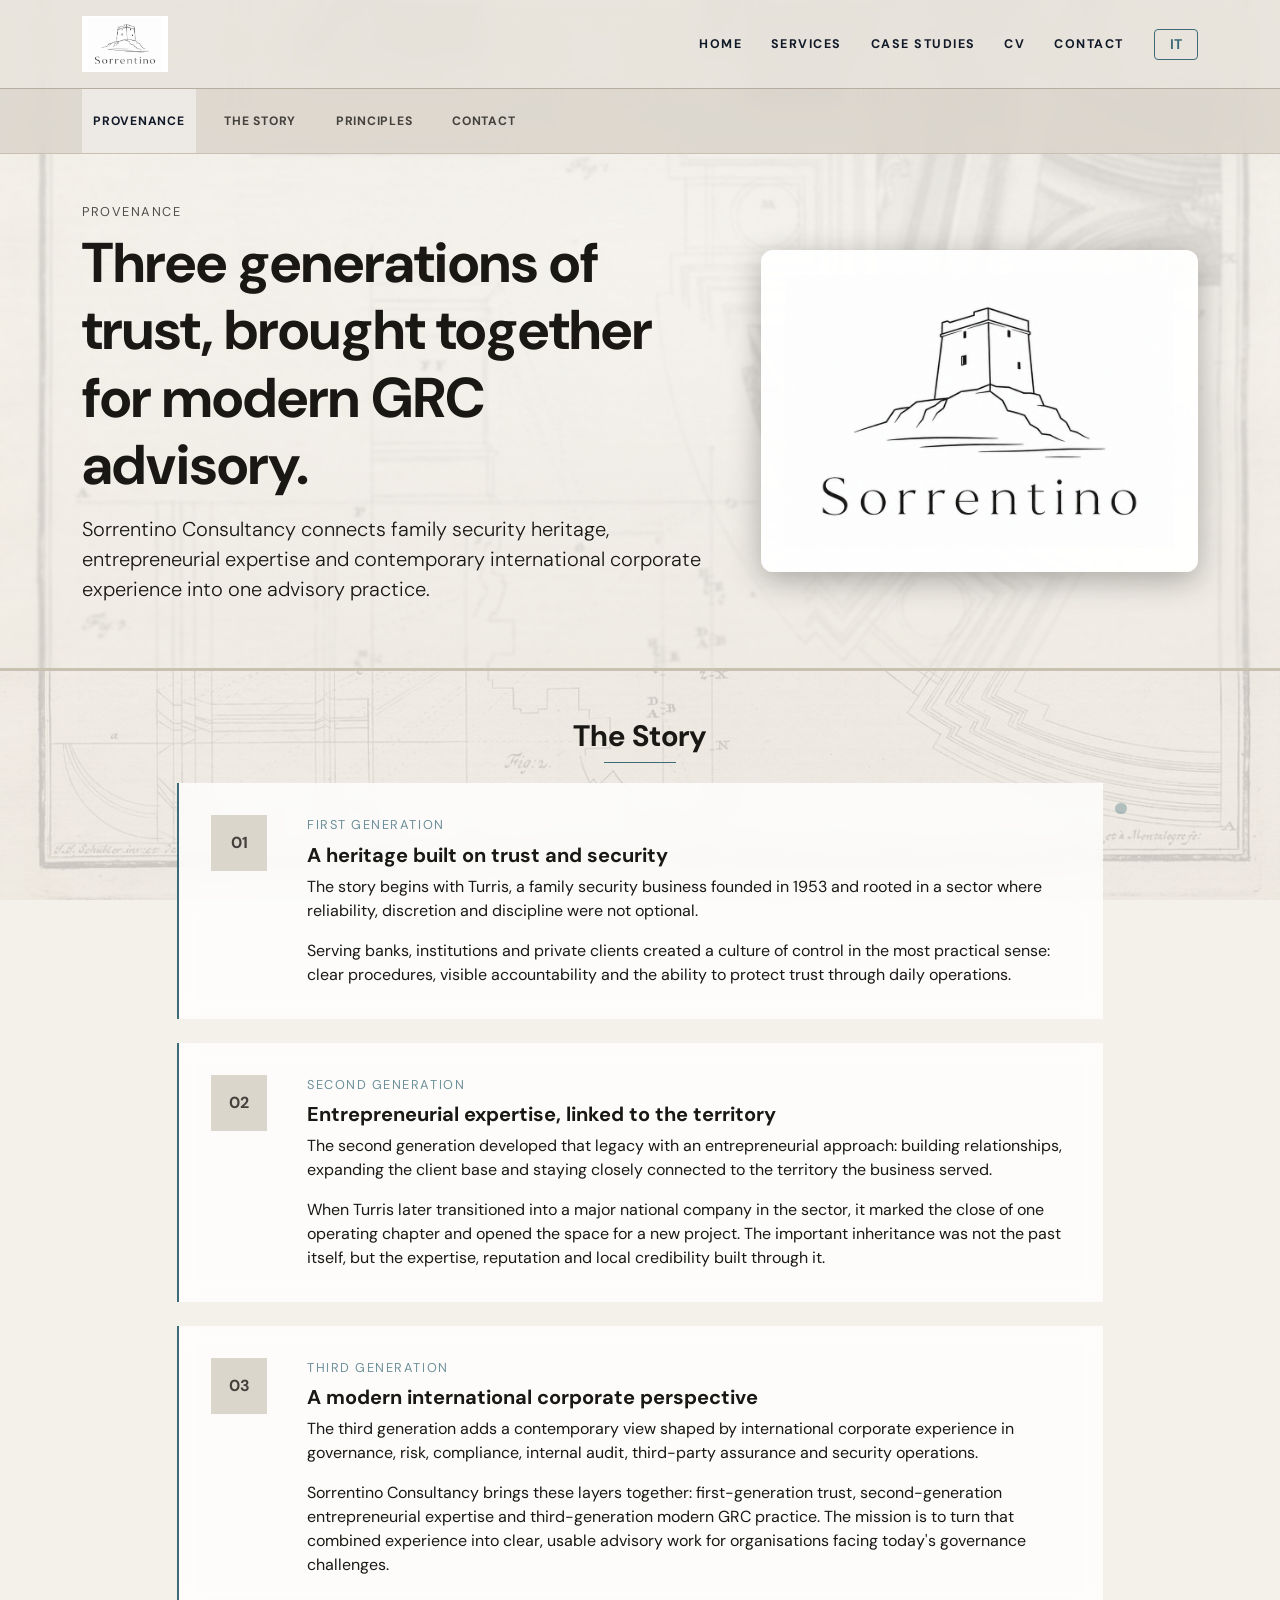
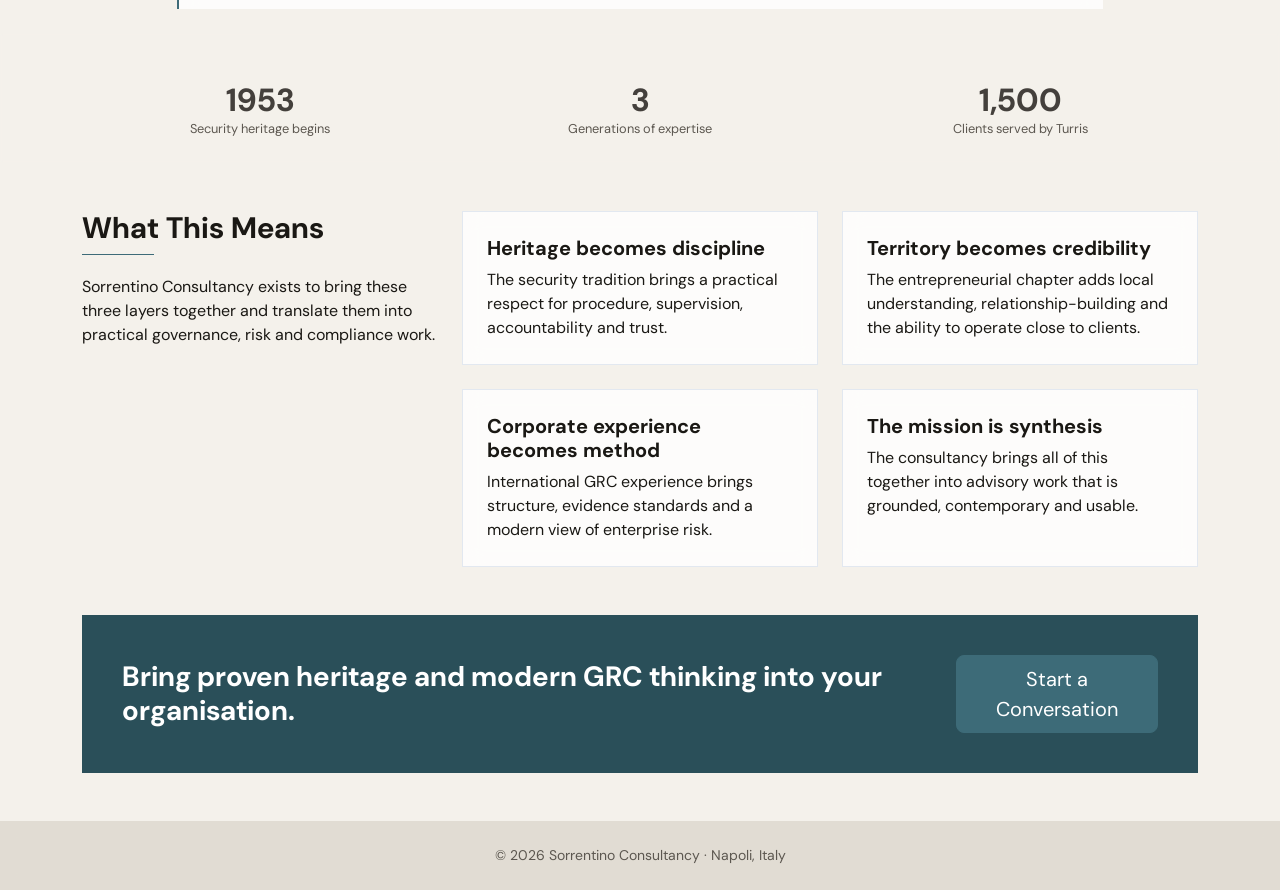
==== about.html @ a344e76a "Initial commit: Sorrentino Consultancy CS50 final project Bilingual (EN/IT) static GRC advisory webs" ====
<!--
  ============================================================
  ABOUT PAGE — about.html
  ============================================================
  Provenance / heritage page for Sorrentino Consultancy.
  Linked from: navbar on all pages ("About" implied via story link)
              home.html §3 "Read our story →" link

  PAGE STRUCTURE:
  ┌─────────────────────────────────────────────────┐
  │  NAVBAR          — sticky top navigation         │
  │  SECTION-NAV     — in-page anchors (Provenance,  │
  │                    Story, Principles, Contact)    │
  ├─────────────────────────────────────────────────┤
  │  §1 HERO         — two-col: headline + logo panel│
  │  §2 THE STORY    — 3-chapter timeline (01/02/03) │
  │     ├ Ch.01 First Generation  — Turris heritage  │
  │     ├ Ch.02 Second Generation — entrepreneurial  │
  │     └ Ch.03 Third Generation  — modern GRC       │
  │  §3 STATS BAR    — 1953 / 3 generations / 1,500 │
  │  §4 PRINCIPLES   — 2-col: intro + 4 cards       │
  │  §5 CTA BAND     — call-to-action                │
  ├─────────────────────────────────────────────────┤
  │  FOOTER                                          │
  └─────────────────────────────────────────────────┘

  BODY CLASS: page-about  →  background: bg-about.jpg + glassmorphism
  CSS:   styles.css
  JS:    i18n.js  — EN/IT translation engine
  ============================================================
-->
<!DOCTYPE html>
<html lang="en">
<head>
    <!-- ── Meta & SEO ── -->
    <meta charset="UTF-8">
    <meta name="viewport" content="width=device-width, initial-scale=1.0">
    <meta name="description" content="About Sorrentino Consultancy: a governance, risk and compliance advisory practice shaped by three generations of security operations and modern GRC experience.">
    <meta property="og:title" content="About | Sorrentino Consultancy">
    <meta property="og:description" content="From a family security legacy to independent GRC advisory: the provenance behind Sorrentino Consultancy.">
    <meta property="og:type" content="website">
    <meta property="og:image" content="images/logo.png">

    <!-- ── Stylesheets ── -->
    <link href="https://cdn.jsdelivr.net/npm/bootstrap@5.3.8/dist/css/bootstrap.min.css" rel="stylesheet" integrity="sha384-sRIl4kxILFvY47J16cr9ZwB07vP4J8+LH7qKQnuqkuIAvNWLzeN8tE5YBujZqJLB" crossorigin="anonymous">
    <link href="styles.css" rel="stylesheet">
    <title>About | Sorrentino Consultancy</title>

    <!-- ── Fonts ── -->
    <link rel="preconnect" href="https://fonts.googleapis.com">
    <link rel="preconnect" href="https://fonts.gstatic.com" crossorigin>
    <link href="https://fonts.googleapis.com/css2?family=Cormorant+Garamond:ital,wght@0,400;0,600;0,700;1,400;1,600&family=DM+Sans:ital,opsz,wght@0,9..40,400;0,9..40,500;0,9..40,600;0,9..40,700;1,9..40,400&display=swap" rel="stylesheet">
    <link rel="icon" href="images/logo.png" type="image/png">
</head>

<!-- page-about class → activates bg-about.jpg background + glassmorphism -->
<body class="page-about">

    <!-- ══════════════════════════════════════════════
         NAVBAR — shared site navigation
         ══════════════════════════════════════════════ -->
    <nav class="navbar navbar-expand-lg navbar-light sticky-top" aria-label="Main navigation">
        <div class="container">
            <a class="navbar-brand d-inline-flex align-items-center" href="home.html" aria-label="Sorrentino Consultancy home">
                <img data-img="logo" alt="Sorrentino Consultancy" class="brand-logo" width="86" height="56">
            </a>
            <button class="navbar-toggler" type="button" data-bs-toggle="collapse" data-bs-target="#navMenu" aria-controls="navMenu" aria-expanded="false" aria-label="Toggle navigation menu">
                <span class="navbar-toggler-icon"></span>
            </button>
            <div class="collapse navbar-collapse" id="navMenu">
                <ul class="navbar-nav ms-auto mb-2 mb-lg-0">
                    <li class="nav-item"><a class="nav-link" href="home.html" data-i18n="nav.home">Home</a></li>
                    <li class="nav-item"><a class="nav-link" href="services.html" data-i18n="nav.services">Services</a></li>
                    <li class="nav-item"><a class="nav-link" href="case-studies.html" data-i18n="nav.casestudies">Case Studies</a></li>
                    <li class="nav-item"><a class="nav-link" href="cv.html" data-i18n="nav.cv">CV</a></li>
                    <li class="nav-item"><a class="nav-link" href="contact.html" data-i18n="nav.contact">Contact</a></li>
                </ul>
                <button id="languageToggle" onclick="this.dataset.i18nInlineHandled='1'; window.toggleLanguage && window.toggleLanguage()" class="btn btn-outline-primary btn-sm ms-lg-3 language-toggle" type="button" aria-label="Switch language">IT</button>
            </div>
        </div>
    </nav>

    <!-- ══════════════════════════════════════════════
         SECTION-NAV — in-page anchor navigation
         ══════════════════════════════════════════════ -->
    <nav class="section-nav" aria-label="About subnavigation">
        <div class="container">
            <a class="section-nav-link active" href="about.html#hero">Provenance</a>
            <a class="section-nav-link" href="about.html#about-story-title">The Story</a>
            <a class="section-nav-link" href="about.html#about-principles-title">Principles</a>
            <a class="section-nav-link" href="contact.html">Contact</a>
        </div>
    </nav>

    <main>

        <!-- ══════════════════════════════════════════════
             §1 HERO — two-column provenance hero
             Left: headline text | Right: logo panel
             CSS class: .about-hero .editorial-hero
             i18n keys: heroOverline, heroTitle, heroLead
             ══════════════════════════════════════════════ -->
        <section id="hero" class="about-hero editorial-hero">
            <div class="container py-5">
                <div class="row align-items-center g-5">
                    <div class="col-lg-7 text-white">
                        <p class="overline-text mb-2" data-i18n="heroOverline">Provenance</p>
                        <h1 class="display-4 fw-bold" data-i18n="heroTitle">Three generations of trust, brought together for modern GRC advisory.</h1>
                        <p class="lead mt-3" data-i18n="heroLead">Sorrentino Consultancy connects family security heritage, entrepreneurial expertise and contemporary international corporate experience into one advisory practice.</p>
                    </div>
                    <div class="col-lg-5">
                        <div class="about-hero-panel">
                            <img data-img="logo" alt="Sorrentino Consultancy logo" class="about-hero-logo" width="455" height="320">
                        </div>
                    </div>
                </div>
            </div>
        </section>

        <!-- ══════════════════════════════════════════════
             §2 THE STORY — 3-chapter generational timeline
             CSS class: .about-timeline → .about-chapter (×3)
             Animated accent: floating dot (.animated-accent.dot)
             i18n keys: storyTitle, chapterOne*, chapterTwo*, chapterThree*
             ══════════════════════════════════════════════ -->
        <section class="container my-5" aria-labelledby="about-story-title">
            <div class="row justify-content-center">
                <div class="col-lg-10">
                    <h2 id="about-story-title" class="section-title text-center" data-i18n="storyTitle">The Story</h2>
                    <hr class="title-line mx-auto">
                    <div class="about-timeline">
                        <span class="animated-accent dot about-accent" aria-hidden="true"></span>

                        <!-- Chapter 01: First Generation — Turris security heritage (1953) -->
                        <article class="about-chapter">
                            <span class="about-chapter-marker">01</span>
                            <div>
                                <p class="overline-text text-accent mb-2" data-i18n="chapterOneLabel">First Generation</p>
                                <h3 data-i18n="chapterOneTitle">A heritage built on trust and security</h3>
                                <p data-i18n="chapterOneBodyOne">The story begins with Turris, a family security business founded in 1953 and rooted in a sector where reliability, discretion and discipline were not optional.</p>
                                <p data-i18n="chapterOneBodyTwo">Serving banks, institutions and private clients created a culture of control in the most practical sense: clear procedures, visible accountability and the ability to protect trust through daily operations.</p>
                            </div>
                        </article>

                        <!-- Chapter 02: Second Generation — entrepreneurial expansion -->
                        <article class="about-chapter">
                            <span class="about-chapter-marker">02</span>
                            <div>
                                <p class="overline-text text-accent mb-2" data-i18n="chapterTwoLabel">Second Generation</p>
                                <h3 data-i18n="chapterTwoTitle">Entrepreneurial expertise, linked to the territory</h3>
                                <p data-i18n="chapterTwoBodyOne">The second generation developed that legacy with an entrepreneurial approach: building relationships, expanding the client base and staying closely connected to the territory the business served.</p>
                                <p data-i18n="chapterTwoBodyTwo">When Turris later transitioned into a major national company in the sector, it marked the close of one operating chapter and opened the space for a new project. The important inheritance was not the past itself, but the expertise, reputation and local credibility built through it.</p>
                            </div>
                        </article>

                        <!-- Chapter 03: Third Generation — modern international GRC -->
                        <article class="about-chapter">
                            <span class="about-chapter-marker">03</span>
                            <div>
                                <p class="overline-text text-accent mb-2" data-i18n="chapterThreeLabel">Third Generation</p>
                                <h3 data-i18n="chapterThreeTitle">A modern international corporate perspective</h3>
                                <p data-i18n="chapterThreeBodyOne">The third generation adds a contemporary view shaped by international corporate experience in governance, risk, compliance, internal audit, third-party assurance and security operations.</p>
                                <p data-i18n="chapterThreeBodyTwo">Sorrentino Consultancy brings these layers together: first-generation trust, second-generation entrepreneurial expertise and third-generation modern GRC practice. The mission is to turn that combined experience into clear, usable advisory work for organisations facing today's governance challenges.</p>
                            </div>
                        </article>
                    </div>
                </div>
            </div>
        </section>

        <!-- ══════════════════════════════════════════════
             §3 STATS BAR — heritage highlights (3 stats)
             CSS class: .stats-bar
             i18n keys: statOne, statTwo, statThree
             ══════════════════════════════════════════════ -->
        <section class="stats-bar" aria-label="Heritage highlights">
            <div class="container">
                <div class="row text-center g-4 py-4">
                    <div class="col-6 col-md-4"><h2 class="stat-number">1953</h2><p class="stat-label" data-i18n="statOne">Security heritage begins</p></div>
                    <div class="col-6 col-md-4"><h2 class="stat-number">3</h2><p class="stat-label" data-i18n="statTwo">Generations of expertise</p></div>
                    <div class="col-12 col-md-4"><h2 class="stat-number">1,500</h2><p class="stat-label" data-i18n="statThree">Clients served by Turris</p></div>
                </div>
            </div>
        </section>

        <!-- ══════════════════════════════════════════════
             §4 PRINCIPLES — "What This Means" section
             Left column: intro text | Right column: 4 principle-cards in 2×2 grid
             CSS class: .principle-card (glassmorphism card)
             i18n keys: principlesTitle, principlesIntro, principleOne*, etc.
             ══════════════════════════════════════════════ -->
        <section class="container my-5" aria-labelledby="about-principles-title">
            <div class="row g-4 align-items-stretch">
                <div class="col-lg-4">
                    <h2 id="about-principles-title" class="section-title" data-i18n="principlesTitle">What This Means</h2>
                    <hr class="title-line">
                    <p class="mb-0" data-i18n="principlesIntro">Sorrentino Consultancy exists to bring these three layers together and translate them into practical governance, risk and compliance work.</p>
                </div>
                <div class="col-lg-8">
                    <div class="row g-4">
                        <div class="col-md-6">
                            <article class="principle-card">
                                <h3 data-i18n="principleOneTitle">Heritage becomes discipline</h3>
                                <p data-i18n="principleOneBody">The security tradition brings a practical respect for procedure, supervision, accountability and trust.</p>
                            </article>
                        </div>
                        <div class="col-md-6">
                            <article class="principle-card">
                                <h3 data-i18n="principleTwoTitle">Territory becomes credibility</h3>
                                <p data-i18n="principleTwoBody">The entrepreneurial chapter adds local understanding, relationship-building and the ability to operate close to clients.</p>
                            </article>
                        </div>
                        <div class="col-md-6">
                            <article class="principle-card">
                                <h3 data-i18n="principleThreeTitle">Corporate experience becomes method</h3>
                                <p data-i18n="principleThreeBody">International GRC experience brings structure, evidence standards and a modern view of enterprise risk.</p>
                            </article>
                        </div>
                        <div class="col-md-6">
                            <article class="principle-card">
                                <h3 data-i18n="principleFourTitle">The mission is synthesis</h3>
                                <p data-i18n="principleFourBody">The consultancy brings all of this together into advisory work that is grounded, contemporary and usable.</p>
                            </article>
                        </div>
                    </div>
                </div>
            </div>
        </section>

        <!-- ══════════════════════════════════════════════
             §5 CTA BAND — call-to-action
             ══════════════════════════════════════════════ -->
        <section class="container my-5">
            <div class="cta-band d-md-flex justify-content-between align-items-center">
                <h2 class="h3 fw-bold mb-3 mb-md-0" data-i18n="ctaTitle">Bring proven heritage and modern GRC thinking into your organisation.</h2>
                <a href="contact.html" class="btn btn-primary btn-lg" data-i18n="ctaButton">Start a Conversation</a>
            </div>
        </section>
    </main>

    <!-- ══════════════════════════════════════════════
         FOOTER
         ══════════════════════════════════════════════ -->
    <footer class="text-center py-4">
        <p class="mb-0">© 2026 Sorrentino Consultancy · Napoli, Italy</p>
    </footer>

    <!-- ══════════════════════════════════════════════
         SCRIPTS
         1. i18n.js     — EN/IT translation engine
         2. Bootstrap   — navbar collapse
         ══════════════════════════════════════════════ -->
    <script src="images.js"></script>
    <script src="i18n.js"></script>
    <script src="https://cdn.jsdelivr.net/npm/bootstrap@5.3.8/dist/js/bootstrap.bundle.min.js" integrity="sha384-FKyoEForCGlyvwx9Hj09JcYn3nv7wiPVlz7YYwJrWVcXK/BmnVDxM+D2scQbITxI" crossorigin="anonymous"></script>
</body>
</html>
---- styles.css ----
/*
  ============================================================
  styles.css — Sorrentino Consultancy
  ============================================================
  Single stylesheet for the entire multi-page site.
  Loaded by every HTML page via <link href="styles.css">
  (service detail pages use ../styles.css).

  STYLESHEET MAP (line numbers approximate):
  ┌─────────────────────────────────────────────────────────┐
  │  §1  DESIGN TOKENS            — CSS custom properties    │  ~L14
  │  §2  BASE / BODY              — html, body, font stack   │  ~L27
  │  §3  BODY BACKGROUND LAYERS   — ::before (image)         │
  │                                  ::after  (overlay)       │  ~L55
  │  §4  PER-PAGE BACKGROUNDS     — body.page-* variables    │  ~L90
  │  §5  NAVIGATION               — .navbar, .section-nav    │  ~L126
  │  §6  HERO (about page)        — #hero                    │  ~L210
  │  §7  COVER LAYOUT             — .cover-* (about hero)    │  ~L261
  │  §8  FOOTER                   — footer                   │  ~L324
  │  §9  CARDS (generic)          — .card base               │  ~L332
  │  §10 TYPOGRAPHY               — kicker, editorial, title │  ~L344
  │  §11 STATS BAR                — .stat-number, .stat-label│  ~L384
  │  §12 SKILLS SECTION           — .skills-section, badges  │  ~L416
  │  §13 ACCENTS & ANIMATIONS     — .animated-accent,        │
  │                                  @keyframes (3 animations)│  ~L432
  │  §14 IMAGES                   — profile, hero-logo,      │
  │                                  visual-row, frames       │  ~L569
  │  §15 HERITAGE STORY           — .heritage-story          │  ~L688
  │  §16 EXPERTISE BAND           — .expertise-band, grid    │  ~L706
  │  §17 ABOUT PAGE               — timeline, chapters,      │
  │                                  principles               │  ~L756
  │  §18 FILTERS                  — .filter-btn (case study) │  ~L819
  │  §19 CONTACT                  — .contact-links, icons    │  ~L835
  │  §20 FORMS                    — input, textarea focus    │  ~L864
  │  §21 CLUSTER CARDS            — .cluster-card (home §2)  │  ~L877
  │  §22 ENGAGEMENT CARDS         — .engagement-card (home §4)│ ~L905
  │  §23 CASE CARDS               — .case-card, overlays     │  ~L930
  │  §24 CV PAGE                  — experience, edu, certs   │  ~L984
  │  §25 CTA BAND                 — .cta-band                │  ~L1081
  │  §26 SERVICE DETAIL (shared)  — .service-detail          │  ~L1089
  │  §27 AREAS INDEX (services)   — .area-row, .area-content │  ~L1094
  │  §28 HOMEPAGE MASTHEAD        — .homepage-masthead       │  ~L1205
  │  §29 HOMEPAGE SECTIONS        — .homepage-who, approach  │  ~L1283
  │  §30 HOW WE WORK              — .method-band, steps      │  ~L1352
  │  §31 SERVICE DETAIL PAGES     — hero, band, audience,    │
  │       outcomes, method, proof  │  ~L1424
  │  §32 GLASSMORPHISM LAYER      — Layer 0 transparency     │
  │       (section + card + panel + footer overrides)         │  ~L1609
  │  §33 RESPONSIVE: outcomes/method grid (≤768px)           │  ~L1844
  │  §34 PULL QUOTE               — .pull-quote-text         │  ~L1849
  │  §35 RESPONSIVE: expertise 4-grid (≤992px)               │  ~L1862
  │  §36 REDUCED MOTION           — prefers-reduced-motion   │  ~L1868
  │  §37 RESPONSIVE: MOBILE (≤768px) — full mobile overrides │  ~L1881
  └─────────────────────────────────────────────────────────┘

  DEPENDENCIES:
  — Bootstrap 5.3.8 (loaded via CDN before this file)
  — Google Fonts: Cormorant Garamond + DM Sans (loaded in HTML <head>)
  ============================================================
*/


/* ══════════════════════════════════════════════════════════
   §1  DESIGN TOKENS — colour palette (warm stone / earth)
   ══════════════════════════════════════════════════════════ */
:root {
    --stone-base:    #f4f1eb;
    --stone-light:   #e8e4dc;
    --stone-mid:     #dbd6cc;
    --stone-rule:    #c8c0b0;
    --stone-shadow:  #a8a098;
    --stone-deep:    #5c5750;
    --stone-ink:     #1a1814;
    --stone-accent:  #3d6b78;
}

/* ══════════════════════════════════════════════════════════
   §2  BASE / BODY — font stack, subtle column grid bg
   ══════════════════════════════════════════════════════════ */
html {
    background: var(--stone-base);
    scroll-padding-top: 9rem;
}

body {
    --page-bg: none;
    --page-bg-opacity: 0;
    --page-overlay-opacity: 0;
    font-family: 'DM Sans', sans-serif;
    position: relative;
    isolation: isolate;
    min-height: 100vh;
    background-color: var(--stone-base);
    background-image:
        repeating-linear-gradient(
            90deg,
            transparent,
            transparent 79px,
            rgba(160, 152, 140, 0.06) 79px,
            rgba(160, 152, 140, 0.06) 80px
        );
    background-attachment: fixed;
    color: var(--stone-ink);
    overflow-x: hidden;
    transition: background-color 0.3s ease, color 0.3s ease;
}

/* ══════════════════════════════════════════════════════════
   §3  BODY BACKGROUND LAYERS
   ::before = full-bleed background image (z-index:-2)
   ::after  = semi-transparent overlay + faint column grid (z-index:-1)
   Opacity driven by per-page CSS variables set in §4.
   ══════════════════════════════════════════════════════════ */
body::before,
body::after {
    content: '';
    position: fixed;
    inset: 0;
    pointer-events: none;
}

body::before {
    z-index: -2;
    background-image: var(--page-bg);
    background-size: cover;
    background-position: center bottom;
    background-repeat: no-repeat;
    opacity: var(--page-bg-opacity);
    filter: saturate(0.78) contrast(0.92);
}

body::after {
    z-index: -1;
    background:
        linear-gradient(180deg,
            rgba(244, 241, 235, 0.32) 0%,
            rgba(244, 241, 235, 0.24) 42%,
            rgba(232, 228, 220, 0.38) 100%),
        repeating-linear-gradient(
            90deg,
            transparent,
            transparent 79px,
            rgba(160, 152, 140, 0.025) 79px,
            rgba(160, 152, 140, 0.025) 80px
        );
    opacity: var(--page-overlay-opacity);
}

/* ══════════════════════════════════════════════════════════
   §4  PER-PAGE BACKGROUNDS — each body.page-* class sets
   a unique background image + opacity for the ::before / ::after layers.
   Images live in images/backgrounds/.
   ══════════════════════════════════════════════════════════ */
body.page-home {
    --page-bg: var(--bg-home);
    --page-bg-opacity: 0.34;
    --page-overlay-opacity: 1;
}

body.page-about {
    --page-bg: var(--bg-about);
    --page-bg-opacity: 0.26;
    --page-overlay-opacity: 1;
}

body.page-services {
    --page-bg: var(--bg-services);
    --page-bg-opacity: 0.34;
    --page-overlay-opacity: 1;
}

body.page-cases {
    --page-bg: var(--bg-cases);
    --page-bg-opacity: 0.34;
    --page-overlay-opacity: 1;
}

body.page-cv {
    --page-bg: var(--bg-cv);
    --page-bg-opacity: 0.34;
    --page-overlay-opacity: 1;
}

body.page-contact {
    --page-bg: var(--bg-contact);
    --page-bg-opacity: 0.26;
    --page-overlay-opacity: 1;
}

/* ══════════════════════════════════════════════════════════
   §5  NAVIGATION — main navbar + sticky section-nav bar
   .navbar            — top bar (Bootstrap navbar-expand-lg)
   .section-nav       — secondary sticky bar below navbar
   .section-nav-link  — horizontal scroll links
   ══════════════════════════════════════════════════════════ */
nav {
    background-color: rgba(232, 228, 220, 0.97) !important;
    background-image: none !important;
    box-shadow: 0 1px 0 rgba(26, 24, 20, 0.10);
    backdrop-filter: blur(12px);
}

.navbar {
    min-height: 5.5rem;
}

.navbar .nav-link {
    color: #111827;
    font-size: 0.78rem;
    font-weight: 700;
    letter-spacing: 0.12em;
    text-transform: uppercase;
    padding: 0.7rem 0.9rem !important;
}

.navbar .nav-link:hover,
.navbar .nav-link:focus,
.navbar .nav-link.active {
    color: #111827;
    background: var(--stone-mid);
}

.brand-logo {
    width: 86px;
    height: 56px;
    object-fit: contain;
    border-radius: 0;
    background: #fff;
    padding: 2px 4px;
}

.language-toggle {
    min-width: 2.75rem;
    font-weight: 700;
}

/* ── Section nav (sub-bar beneath navbar) ── */
.section-nav {
    position: sticky;
    top: 5.5rem;
    z-index: 1019;
    background: rgba(219, 214, 204, 0.97) !important;
    background-image: none !important;
    color: var(--stone-ink);
    border-top: 1px solid var(--stone-rule);
    border-bottom: 1px solid var(--stone-rule);
    box-shadow: none;
    backdrop-filter: blur(12px);
}

.section-nav .container {
    display: flex;
    gap: 1.1rem;
    overflow-x: auto;
    scrollbar-width: thin;
}

.section-nav-link {
    display: inline-flex;
    align-items: center;
    min-height: 4rem;
    padding: 0 0.7rem;
    color: #44403c;
    font-size: 0.76rem;
    font-weight: 700;
    letter-spacing: 0.06em;
    text-transform: uppercase;
    text-decoration: none;
    white-space: nowrap;
}

.section-nav-link:hover,
.section-nav-link:focus,
.section-nav-link.active {
    color: #111827;
    background: rgba(255, 255, 255, 0.46);
}

/* ══════════════════════════════════════════════════════════
   §6  HERO (about.html #hero) — glass-tinted hero banner
   Includes ::before overlay and button overrides.
   ══════════════════════════════════════════════════════════ */
#hero {
    background: rgba(232, 228, 220, 0.76);
    color: var(--stone-ink);
    border-bottom: 3px solid var(--stone-rule);
    position: relative;
    min-height: auto;
    display: flex;
    align-items: stretch;
    overflow: hidden;
    backdrop-filter: blur(8px);
}

#hero::after {
    display: none;
}

#hero::before {
    content: '';
    position: absolute;
    inset: 0;
    background:
        linear-gradient(135deg,
            rgba(255, 255, 255, 0.72) 0%,
            rgba(232, 228, 220, 0.68) 46%,
            rgba(244, 241, 235, 0.82) 100%);
    pointer-events: none;
    z-index: 0;
}

#hero .container {
    position: relative;
    z-index: 1;
}

#hero .text-white {
    color: inherit !important;
}

#hero .btn-outline-light {
    border-color: var(--stone-shadow);
    color: var(--stone-ink);
}

#hero .btn-outline-light:hover,
#hero .btn-outline-light:focus {
    background: var(--stone-shadow);
    border-color: var(--stone-shadow);
    color: #fff;
}

/* ══════════════════════════════════════════════════════════
   §7  COVER LAYOUT — about.html hero inner structure
   .cover-container, .cover-top, .cover-center, .cover-bottom
   ══════════════════════════════════════════════════════════ */
.cover-container {
    display: flex;
    flex-direction: column;
    justify-content: space-between;
    padding-top: 3rem !important;
    padding-bottom: 3.5rem !important;
    width: 100%;
}

.cover-top {
    display: flex;
    justify-content: space-between;
    align-items: center;
}

.cover-est {
    font-size: 0.8rem;
    letter-spacing: 0.12em;
    text-transform: uppercase;
    opacity: 0.55;
}

.cover-center {
    padding: 0;
}

.cover-rule {
    width: 100%;
    height: 1px;
    background: var(--stone-shadow);
    margin: 1.5rem 0;
    opacity: 0.55;
}

.cover-title {
    font-family: 'Cormorant Garamond', Georgia, serif;
    font-size: clamp(4.25rem, 11vw, 9.5rem);
    line-height: 0.91;
    letter-spacing: -0.01em;
    color: var(--stone-ink);
    margin: 0;
}

.cover-bottom {
    max-width: 52rem;
}

.cover-bottom .lead {
    max-width: 46rem;
    color: var(--stone-deep);
    font-size: 1.05rem;
    line-height: 1.7;
}

/* hero-rule kept for backwards compat */
.hero-rule {
    width: 4.5rem;
    height: 1px;
    margin-top: 2rem;
    background: var(--stone-shadow);
}

/* ══════════════════════════════════════════════════════════
   §8  FOOTER
   ══════════════════════════════════════════════════════════ */
footer {
    background-color: var(--stone-mid);
    color: var(--stone-deep);
    margin-top: 3rem;
    font-size: 0.875rem;
}

/* ══════════════════════════════════════════════════════════
   §9  CARDS (generic Bootstrap .card overrides)
   ══════════════════════════════════════════════════════════ */
.card {
    border: none;
    border-radius: 0.75rem;
    transition: transform 0.2s ease, box-shadow 0.2s ease;
}

.card:hover {
    transform: none;
    box-shadow: 0 4px 18px rgba(26, 24, 20, 0.08) !important;
}

/* ══════════════════════════════════════════════════════════
   §10 TYPOGRAPHY — section titles, kickers, editorial headings
   ══════════════════════════════════════════════════════════ */
.section-title {
    font-size: 1.85rem;
    font-weight: 700;
    color: var(--stone-ink);
    margin-bottom: 0.25rem;
}

.editorial-heading {
    max-width: 45rem;
    font-family: 'Cormorant Garamond', Georgia, serif;
    font-size: clamp(2rem, 4vw, 3.6rem);
    line-height: 1.08;
    color: var(--stone-ink);
}

.section-kicker {
    margin-bottom: 0.75rem;
    color: var(--stone-accent);
    font-size: 0.78rem;
    font-weight: 700;
    letter-spacing: 0.12em;
    text-transform: uppercase;
}

.title-line {
    border: none;
    border-top: 1px solid var(--stone-accent);
    width: 72px;
    margin: 0.5rem 0 1.25rem 0;
    opacity: 1;
}

.overline-text {
    font-size: 0.8rem;
    letter-spacing: 0.12em;
    text-transform: uppercase;
    opacity: 0.75;
}

/* ══════════════════════════════════════════════════════════
   §11 STATS BAR — about.html §3 (1953 / 3 / 1,500)
   ══════════════════════════════════════════════════════════ */
.stats-bar {
    background-color: var(--stone-mid);
    color: var(--stone-ink);
}

.stat-number {
    font-size: 2rem;
    font-weight: 700;
    color: #44403c;
    margin-bottom: 0;
}

.stat-label {
    font-size: 0.8rem;
    color: var(--stone-deep);
    margin: 0;
}

.stat-number-sm {
    font-size: 1.6rem;
    font-weight: 700;
    color: var(--stone-deep);
    margin-bottom: 0;
}

.stat-label-sm {
    font-size: 0.75rem;
    color: #64748b;
    margin: 0;
}

/* ══════════════════════════════════════════════════════════
   §12 SKILLS SECTION — cv.html languages / badges
   ══════════════════════════════════════════════════════════ */
.skills-section {
    background-color: var(--stone-light);
    background-image: none;
}

.skill-badge {
    display: inline-block;
    padding: 0.35rem 0.8rem;
    background-color: var(--stone-mid);
    color: #44403c;
    border-radius: 0;
    font-size: 0.82rem;
    font-weight: 600;
}

/* ══════════════════════════════════════════════════════════
   §13 ACCENTS & ANIMATIONS — decorative CSS accents
   .animated-accent (.dot / .line / .arrow)
   @keyframes: accentFloat, accentLinePulse, accentArrowNudge
   Also: button colour overrides (.btn-primary, .btn-outline-primary)
   ══════════════════════════════════════════════════════════ */
.bg-accent {
    background-color: var(--stone-accent) !important;
}

.text-accent {
    color: var(--stone-accent);
}

.btn-primary,
.btn-primary:hover,
.btn-primary:focus {
    background-color: var(--stone-accent);
    border-color: var(--stone-accent);
}

.btn-outline-primary {
    border-color: var(--stone-accent);
    color: var(--stone-accent);
}

.btn-outline-primary:hover,
.btn-outline-primary:focus {
    background-color: var(--stone-accent);
    border-color: var(--stone-accent);
    color: #fff;
}

.btn-outline-light:hover,
.btn-outline-light:focus {
    color: var(--stone-ink);
}

.cta-subtext {
    font-size: 0.95rem;
}

.animated-accent {
    position: absolute;
    z-index: 0;
    pointer-events: none;
    opacity: 0.34;
}

.animated-accent.dot {
    width: 0.72rem;
    height: 0.72rem;
    border-radius: 50%;
    background: var(--stone-accent);
    animation: accentFloat 7s ease-in-out infinite;
}

.animated-accent.line {
    width: 1px;
    height: 5.5rem;
    background: var(--stone-accent);
    transform-origin: center;
    animation: accentLinePulse 5.5s ease-in-out infinite;
}

.animated-accent.arrow {
    width: 2.4rem;
    height: 1px;
    background: var(--stone-accent);
    animation: accentArrowNudge 6s ease-in-out infinite;
}

.animated-accent.arrow::after {
    content: '';
    position: absolute;
    right: 0;
    top: 50%;
    width: 0.45rem;
    height: 0.45rem;
    border-top: 1px solid var(--stone-accent);
    border-right: 1px solid var(--stone-accent);
    transform: translateY(-50%) rotate(45deg);
}

.homepage-who .accent-one {
    top: 4.5rem;
    left: 5vw;
}

.homepage-who .accent-two {
    right: 8vw;
    bottom: 4rem;
    animation-delay: 1.2s;
}

.page-services .service-accent {
    right: min(9vw, 7rem);
    bottom: 1.8rem;
}

.about-timeline {
    position: relative;
}

.about-timeline .about-accent {
    top: 1.2rem;
    right: -1.5rem;
}

@keyframes accentFloat {
    0%, 100% {
        transform: translate3d(0, 0, 0);
        opacity: 0.26;
    }
    50% {
        transform: translate3d(0, -0.55rem, 0);
        opacity: 0.44;
    }
}

@keyframes accentLinePulse {
    0%, 100% {
        transform: scaleY(0.82);
        opacity: 0.22;
    }
    50% {
        transform: scaleY(1);
        opacity: 0.42;
    }
}

@keyframes accentArrowNudge {
    0%, 100% {
        transform: translateX(0);
        opacity: 0.22;
    }
    50% {
        transform: translateX(0.45rem);
        opacity: 0.40;
    }
}

/* ══════════════════════════════════════════════════════════
   §14 IMAGES — profile photo, hero logo, visual-row grid,
   image frames (.visual-frame, .area-media-frame, .case-image-strip,
   .contact-image-frame, .image-kicker), missing-image fallback
   ══════════════════════════════════════════════════════════ */
.profile-img {
    width: 280px;
    height: 280px;
    object-fit: cover;
    object-position: top;
    border-radius: 50%;
    border: 4px solid rgba(255, 255, 255, 0.4);
    box-shadow: 0 8px 32px rgba(0, 0, 0, 0.3);
}

.hero-logo {
    width: min(455px, 82vw);
    height: auto;
    border-radius: 0.75rem;
    background: #fff;
    box-shadow: 0 8px 32px rgba(0, 0, 0, 0.3);
}

/* ── Layer 1 editorial images ── */
.visual-row {
    display: grid;
    grid-template-columns: minmax(0, 1fr) minmax(0, 1.06fr);
    gap: clamp(2rem, 5vw, 4.5rem);
    align-items: center;
    max-width: 74rem;
    margin: 0 auto;
}

.visual-row.reverse .visual-frame,
.visual-row.reverse .area-media-frame {
    order: 2;
}

.visual-row.reverse .visual-copy,
.visual-row.reverse .area-content {
    order: 1;
}

.visual-copy {
    min-width: 0;
}

.text-panel {
    position: relative;
    z-index: 1;
    padding: clamp(1.5rem, 3vw, 2.35rem);
    background: rgba(255, 255, 255, 0.74);
    border: 1px solid rgba(200, 192, 176, 0.82);
    border-left: 2px solid var(--stone-accent);
    box-shadow: 0 18px 46px rgba(26, 24, 20, 0.08);
    backdrop-filter: blur(12px);
}

.visual-frame,
.area-media-frame,
.case-image-strip,
.contact-image-frame,
.image-kicker {
    position: relative;
    overflow: hidden;
    margin: 0;
    background:
        linear-gradient(135deg, rgba(232, 228, 220, 0.72), rgba(244, 241, 235, 0.92));
    border: 1px solid rgba(200, 192, 176, 0.92);
    box-shadow: 0 18px 38px rgba(26, 24, 20, 0.10);
}

.visual-frame {
    aspect-ratio: 4 / 5;
}

.area-media-frame {
    aspect-ratio: 4 / 3;
}

.contact-image-frame {
    aspect-ratio: 4 / 3;
    margin-top: 2rem;
}

.image-kicker {
    width: min(100%, 11rem);
    aspect-ratio: 5 / 3;
    margin-bottom: 1.25rem;
    box-shadow: 0 10px 24px rgba(26, 24, 20, 0.10);
}

.visual-frame img,
.area-media-frame img,
.case-image-strip img,
.contact-image-frame img,
.image-kicker img {
    width: 100%;
    height: 100%;
    display: block;
    object-fit: cover;
    filter: saturate(0.72) contrast(0.94);
}

.visual-caption {
    margin-top: 0.7rem;
    color: var(--stone-deep);
    font-size: 0.78rem;
    font-weight: 600;
    letter-spacing: 0.08em;
    text-transform: uppercase;
}

.visual-frame.is-missing,
.area-media-frame.is-missing,
.case-image-strip.is-missing,
.contact-image-frame.is-missing,
.image-kicker.is-missing {
    background:
        linear-gradient(135deg, rgba(219, 214, 204, 0.70), rgba(244, 241, 235, 0.94));
}

/* ══════════════════════════════════════════════════════════
   §15 HERITAGE STORY — about.html & assurance-security.html sidebar
   ══════════════════════════════════════════════════════════ */
.heritage-story {
    max-width: 62rem;
    padding: 1.75rem 2rem;
    background: rgba(255, 255, 255, 0.66);
    border: 1px solid var(--stone-rule);
    border-left: 2px solid var(--stone-accent);
    border-radius: 0;
    color: #334155;
    font-size: 1rem;
    line-height: 1.8;
    box-shadow: none;
}

.heritage-story p {
    margin-bottom: 0.85rem;
}

/* ══════════════════════════════════════════════════════════
   §16 EXPERTISE BAND — home.html §2 "What We Do" grid
   .expertise-band, .expertise-grid (3-col), .expertise-item
   ══════════════════════════════════════════════════════════ */
.expertise-band {
    background: rgba(219, 214, 204, 0.82);
    background-image: none;
    color: var(--stone-ink);
    padding: 4.5rem 0;
    backdrop-filter: blur(8px);
}

.expertise-grid {
    display: grid;
    grid-template-columns: repeat(3, 1fr);
    max-width: 74rem;
    margin: 0 auto;
}

.expertise-item {
    padding: 0.35rem 1.75rem 0.15rem;
    border-left: 1px solid var(--stone-shadow);
}

.expertise-item h2,
.expertise-item h3 {
    min-height: 3.6rem;
    margin-bottom: 1rem;
    font-family: 'DM Sans', sans-serif;
    font-size: clamp(1.25rem, 2vw, 1.65rem);
    font-weight: 700;
    line-height: 1.15;
    letter-spacing: 0;
}

.expertise-item p {
    margin-bottom: 1rem;
    color: #44403c;
    font-size: 0.95rem;
    font-weight: 600;
    line-height: 1.6;
}

.expertise-item ul {
    margin: 0;
    padding: 0;
    list-style: none;
    color: #44403c;
    font-size: 0.92rem;
    font-weight: 600;
    line-height: 1.65;
}

/* ══════════════════════════════════════════════════════════
   §17 ABOUT PAGE — timeline (.about-chapter), principles
   (.principle-card), chapter markers
   ══════════════════════════════════════════════════════════ */
.about-hero-panel {
    background: rgba(255, 255, 255, 0.95);
    border-radius: 0.75rem;
    padding: 1.5rem;
    box-shadow: 0 8px 32px rgba(0, 0, 0, 0.3);
}

.about-hero-logo {
    width: 100%;
    height: auto;
    display: block;
}

.about-timeline {
    display: grid;
    gap: 1.5rem;
}

.about-chapter {
    display: grid;
    grid-template-columns: 4.5rem 1fr;
    gap: 1.5rem;
    padding: 2rem;
    background: #fff;
    border-left: 2px solid var(--stone-accent);
    border-radius: 0;
    box-shadow: none;
}

.about-chapter h3,
.principle-card h3 {
    color: var(--stone-ink);
    font-size: 1.25rem;
    font-weight: 700;
}

.about-chapter p:last-child,
.principle-card p:last-child {
    margin-bottom: 0;
}

.about-chapter-marker {
    display: inline-flex;
    align-items: center;
    justify-content: center;
    width: 3.5rem;
    height: 3.5rem;
    border-radius: 0;
    background: var(--stone-mid);
    color: #44403c;
    font-weight: 700;
}

.principle-card {
    height: 100%;
    padding: 1.5rem;
    background: #fff;
    border: 1px solid #e2e8f0;
    border-radius: 0;
    box-shadow: none;
}

/* ══════════════════════════════════════════════════════════
   §18 FILTERS — case-studies.html category filter buttons
   ══════════════════════════════════════════════════════════ */
.filter-btn {
    background-color: #e2e8f0;
    color: #1e293b;
    border: none;
    border-radius: 0;
    padding: 0.35rem 1rem;
    cursor: pointer;
    transition: background-color 0.2s ease;
}

.filter-btn.active {
    background-color: var(--stone-deep);
    color: #fff;
}

/* ══════════════════════════════════════════════════════════
   §19 CONTACT — contact.html info links and icons
   ══════════════════════════════════════════════════════════ */
.contact-links {
    list-style: none;
    padding: 0;
}

.contact-links li {
    display: flex;
    align-items: center;
    gap: 0.75rem;
    padding: 0.75rem 0;
    border-bottom: 1px solid #e2e8f0;
}

.contact-links a {
    color: var(--stone-deep);
    text-decoration: none;
}

.contact-links a:hover {
    text-decoration: underline;
}

.contact-icon {
    font-size: 1.3rem;
    width: 1.8rem;
    text-align: center;
}

/* ══════════════════════════════════════════════════════════
   §20 FORMS — contact.html input/textarea styling
   ══════════════════════════════════════════════════════════ */
input,
textarea {
    border-radius: 0.5rem !important;
    border-color: #cbd5e1 !important;
}

input:focus,
textarea:focus {
    box-shadow: 0 0 0 3px rgba(61, 107, 120, 0.2) !important;
    border-color: var(--stone-accent) !important;
}

/* ══════════════════════════════════════════════════════════
   §21 CLUSTER CARDS — home.html §2 expertise cards
   ══════════════════════════════════════════════════════════ */
.cluster-card {
    border: 1px solid var(--stone-rule);
    border-top: 2px solid var(--stone-accent);
    border-radius: 0;
    padding: 1.5rem;
    background: #fff;
    height: 100%;
    transition: transform 0.2s ease, box-shadow 0.2s ease;
}

.cluster-card:hover {
    transform: none;
    box-shadow: 0 4px 18px rgba(26, 24, 20, 0.08);
}

.cluster-icon {
    font-size: 2rem;
    margin-bottom: 0.75rem;
}

.cluster-title {
    font-size: 1.1rem;
    font-weight: 700;
    color: var(--stone-ink);
    margin-bottom: 0.5rem;
}

/* ══════════════════════════════════════════════════════════
   §22 ENGAGEMENT CARDS — home.html §4 "How We Work" audience cards
   ══════════════════════════════════════════════════════════ */
.engagement-card {
    border: 1px solid var(--stone-rule);
    border-radius: 0;
    padding: 2rem;
    text-align: center;
    height: 100%;
    transition: border-color 0.2s ease;
}

.engagement-card:hover {
    border-color: var(--stone-accent);
}

.engagement-badge {
    display: inline-block;
    background: var(--stone-accent);
    color: #fff;
    border-radius: 0;
    padding: 0.3rem 1rem;
    font-size: 0.8rem;
    font-weight: 700;
    margin-bottom: 1rem;
}

/* ══════════════════════════════════════════════════════════
   §23 CASE CARDS — case-studies.html card components
   .case-card, .case-image-strip, .case-card-header,
   .case-cluster-badge, .coming-soon-overlay
   ══════════════════════════════════════════════════════════ */
.case-card {
    border-radius: 0;
    overflow: hidden;
    border: none;
    background: rgba(255, 255, 255, 0.86);
    box-shadow: 0 8px 24px rgba(15, 23, 42, 0.08);
}

.case-image-strip {
    height: 8.5rem;
    border: none;
    border-bottom: 1px solid rgba(200, 192, 176, 0.72);
    box-shadow: none;
}

.case-card-header {
    background: var(--stone-deep);
    color: #fff;
    padding: 1.25rem 1.5rem;
}

.case-cluster-badge {
    font-size: 0.72rem;
    font-weight: 700;
    letter-spacing: 0.08em;
    text-transform: uppercase;
    background: rgba(255, 255, 255, 0.15);
    border-radius: 0;
    padding: 0.25rem 0.75rem;
    display: inline-block;
    margin-bottom: 0.5rem;
}

.coming-soon-overlay {
    position: relative;
    opacity: 0.78;
}

.coming-soon-overlay::after {
    content: 'Coming Soon';
    position: absolute;
    top: 1rem;
    right: 1rem;
    background: #f59e0b;
    color: #fff;
    font-size: 0.72rem;
    font-weight: 700;
    padding: 0.25rem 0.75rem;
    border-radius: 999px;
    text-transform: uppercase;
    letter-spacing: 0.06em;
}

/* ══════════════════════════════════════════════════════════
   §24 CV PAGE — experience items, education year badges,
   certification accordion (.cert-card / .cert-header / .cert-body)
   ══════════════════════════════════════════════════════════ */
.cv-experience-item {
    display: flex;
    justify-content: space-between;
    align-items: flex-start;
    padding: 0.85rem 0;
    border-bottom: 1px solid #e2e8f0;
    gap: 1rem;
}

.cv-role {
    font-weight: 700;
    font-size: 0.95rem;
    color: var(--stone-ink);
}

.cv-company {
    font-size: 0.85rem;
    color: #64748b;
}

.cv-oneliner {
    font-size: 0.82rem;
    color: #475569;
    margin-top: 0.2rem;
}

.cv-date-badge {
    font-size: 0.75rem;
    background: var(--stone-mid);
    color: #44403c;
    border-radius: 0;
    padding: 0.2rem 0.75rem;
    white-space: nowrap;
    flex-shrink: 0;
}

.edu-year {
    display: inline-block;
    font-size: 0.75rem;
    font-weight: 700;
    color: #44403c;
    background: var(--stone-mid);
    border-radius: 0;
    padding: 0.25rem 0.75rem;
    text-transform: uppercase;
    letter-spacing: 0.08em;
    margin-bottom: 0.5rem;
}

/* ── Cert accordion ── */
.cert-card {
    border: 1px solid #e2e8f0;
    border-radius: 0;
    overflow: hidden;
    margin-bottom: 0.75rem;
}

.cert-header {
    display: flex;
    justify-content: space-between;
    align-items: center;
    padding: 1rem 1.25rem;
    cursor: pointer;
    background: #fff;
    border: none;
    width: 100%;
    text-align: left;
}

.cert-header:hover {
    background: #f8fafc;
}

.cert-body {
    padding: 1rem 1.25rem;
    background: #f8fafc;
    border-top: 1px solid #e2e8f0;
    font-size: 0.85rem;
    color: #475569;
    display: none;
}

.cert-body.open {
    display: block;
}

.cert-chevron {
    transition: transform 0.2s ease;
    font-size: 0.8rem;
    color: var(--stone-deep);
}

.cert-chevron.open {
    transform: rotate(180deg);
}

/* ══════════════════════════════════════════════════════════
   §25 CTA BAND — call-to-action strip (used on every page)
   ══════════════════════════════════════════════════════════ */
.cta-band {
    background: #2a4f59;
    color: #fff;
    border-radius: 0;
    padding: 2.5rem;
}

/* ══════════════════════════════════════════════════════════
   §26 SERVICE DETAIL (shared) — accent border
   ══════════════════════════════════════════════════════════ */
.service-detail {
    border-left: 2px solid var(--stone-accent);
}

/* ══════════════════════════════════════════════════════════
   §27 AREAS INDEX — services.html 8-area grid
   .area-row (2-col grid), .area-content, .area-link,
   .area-overview (expandable detail)
   ══════════════════════════════════════════════════════════ */
.areas-index {
    background: rgba(255, 255, 255, 0.68);
    color: #1f2937;
    padding: 4rem 0 4.5rem;
    backdrop-filter: blur(8px);
}

.area-row {
    display: grid;
    grid-template-columns: minmax(17rem, 0.9fr) minmax(0, 1.1fr);
    gap: clamp(1.75rem, 4vw, 3.75rem);
    align-items: center;
    max-width: 74rem;
    margin: 0 auto;
    padding: 3rem 0;
    border-top: 1px solid rgba(200, 192, 176, 0.72);
}

.area-row:first-child {
    border-top: none;
    padding-top: 0;
}

.area-row.reverse .area-media-frame,
.area-row-reverse .area-media-frame {
    order: 2;
}

.area-row.reverse .area-content,
.area-row-reverse .area-content {
    order: 1;
}

.area-content {
    padding: clamp(1.25rem, 2.5vw, 2rem);
    background: rgba(255, 255, 255, 0.72);
    border: 1px solid rgba(200, 192, 176, 0.78);
    border-left: 2px solid var(--stone-accent);
    box-shadow: 0 16px 36px rgba(26, 24, 20, 0.07);
    backdrop-filter: blur(10px);
}

.area-content h2 {
    margin-bottom: 0.8rem;
    font-family: 'DM Sans', sans-serif;
    font-size: clamp(1.35rem, 2.1vw, 1.85rem);
    font-weight: 700;
    line-height: 1.18;
    color: #111827;
}

.area-content p {
    max-width: 46rem;
    color: #475569;
    font-size: 0.98rem;
    line-height: 1.7;
}

.area-content ul {
    margin: 1rem 0 1.2rem;
    padding-left: 1.1rem;
    list-style: disc;
    color: #334155;
    font-size: 0.95rem;
    font-weight: 500;
    line-height: 1.65;
}

.area-link {
    display: inline-flex;
    appearance: none;
    background: transparent;
    color: var(--stone-accent);
    font-size: 0.78rem;
    font-weight: 700;
    letter-spacing: 0.12em;
    text-transform: uppercase;
    text-decoration: none;
    border-bottom: 1px solid var(--stone-accent);
    border-left: 0;
    border-right: 0;
    border-top: 0;
    padding-bottom: 0.2rem;
    cursor: pointer;
}

.area-link:hover,
.area-link:focus {
    color: #111827;
    border-bottom-color: #111827;
}

.area-overview {
    max-width: 48rem;
    margin-top: 1.25rem;
    padding: 1.25rem 0 0;
    border-top: 1px solid var(--stone-rule);
    color: #44403c;
}

.area-overview p {
    max-width: none;
    margin-bottom: 0.9rem;
    color: #44403c;
}

.area-overview p:last-child {
    margin-bottom: 0;
}

/* ══════════════════════════════════════════════════════════
   §28 HOMEPAGE MASTHEAD — home.html §1 compact hero
   .homepage-masthead, .masthead-title, .masthead-lead, .masthead-cta
   ══════════════════════════════════════════════════════════ */
.homepage-masthead {
    position: relative;
    overflow: hidden;
    background:
        linear-gradient(135deg,
            rgba(255, 255, 255, 0.68) 0%,
            rgba(232, 228, 220, 0.78) 52%,
            rgba(244, 241, 235, 0.74) 100%);
    border-bottom: 3px solid var(--stone-rule);
    padding: 4rem 0 3.5rem;
    text-align: center;
    color: #111827;
    backdrop-filter: blur(8px);
}

.homepage-masthead::before {
    content: '';
    position: absolute;
    inset: 0;
    background:
        radial-gradient(ellipse 70% 82% at 50% 18%,
            rgba(255, 255, 255, 0.58) 0%,
            rgba(255, 255, 255, 0.18) 54%,
            rgba(232, 228, 220, 0.12) 100%);
    pointer-events: none;
}

.homepage-masthead .container {
    position: relative;
    z-index: 1;
}

.masthead-container {
    max-width: 48rem;
}

.masthead-meta {
    display: flex;
    justify-content: space-between;
    margin-bottom: 0.5rem;
    opacity: 0.65;
    color: #111827;
}

.masthead-title {
    font-family: 'Cormorant Garamond', Georgia, serif;
    font-size: clamp(2.75rem, 7vw, 5.5rem);
    line-height: 0.93;
    letter-spacing: -0.01em;
    color: #111827;
    margin: 0;
}

.masthead-lead {
    max-width: 40rem;
    margin: 1rem auto 0;
    color: rgba(17, 24, 39, 0.9);
    font-size: 1rem;
    line-height: 1.65;
}

.homepage-masthead .masthead-meta {
    opacity: 0.8;
    color: #111827;
}

.homepage-masthead .cover-rule {
    background: rgba(17, 24, 39, 0.35);
}

.masthead-cta {
    display: flex;
    gap: 0.75rem;
    justify-content: center;
    margin-top: 1.5rem;
}

/* ══════════════════════════════════════════════════════════
   §29 HOMEPAGE SECTIONS — home.html §3 "Who We Are"
   .homepage-who, .homepage-lead, .expertise-grid-4,
   .homepage-approach, .homepage-cases
   ══════════════════════════════════════════════════════════ */
.homepage-who {
    position: relative;
    overflow: hidden;
    background: rgba(244, 241, 235, 0.70);
    border-bottom: 1px solid var(--stone-rule);
    backdrop-filter: blur(8px);
}

.homepage-lead {
    color: #334155;
    font-size: 1.02rem;
    line-height: 1.78;
    margin-bottom: 0.85rem;
}

/* 4-column expertise grid variant */
.expertise-grid-4 {
    display: grid;
    grid-template-columns: repeat(4, 1fr);
    max-width: 80rem;
    margin: 0 auto;
}

.homepage-approach {
    background: rgba(232, 228, 220, 0.76);
    border-top: 1px solid var(--stone-rule);
    border-bottom: 1px solid var(--stone-rule);
    backdrop-filter: blur(8px);
}

.principle-number {
    font-family: 'Cormorant Garamond', Georgia, serif;
    font-size: 2rem;
    font-weight: 700;
    color: var(--stone-accent);
    margin-bottom: 0.75rem;
    line-height: 1;
}

.homepage-cases {
    background: var(--stone-base);
}

/* ── How We Work section (home.html §4) ── */
.approach-intro {
    max-width: 46rem;
    color: var(--stone-deep);
    font-size: 1rem;
    line-height: 1.7;
}

.principle-tag {
    font-size: 0.72rem;
    font-weight: 700;
    letter-spacing: 0.1em;
    text-transform: uppercase;
    color: var(--stone-accent);
    margin-bottom: 0.5rem;
}

.principle-aside {
    margin-top: 0.75rem;
    font-size: 0.85rem;
    font-style: italic;
    color: var(--stone-shadow);
    line-height: 1.55;
}

/* ══════════════════════════════════════════════════════════
   §30 METHOD BAND — service detail pages: step-by-step method rows
   .method-band, .method-steps, .method-step, .method-differentiators
   ══════════════════════════════════════════════════════════ */
.method-band {
    background: var(--stone-mid);
    border: 1px solid var(--stone-rule);
    padding: 2rem 2.25rem;
    margin-top: 0.5rem;
}

.method-label {
    font-size: 0.72rem;
    font-weight: 700;
    letter-spacing: 0.12em;
    text-transform: uppercase;
    color: var(--stone-accent);
    margin-bottom: 1.25rem;
}

.method-steps {
    display: flex;
    align-items: flex-start;
    gap: 1.25rem;
    flex-wrap: wrap;
    margin-bottom: 1.5rem;
}

.method-step {
    flex: 1;
    min-width: 140px;
}

.method-step-name {
    display: block;
    font-family: 'Cormorant Garamond', Georgia, serif;
    font-size: 1.3rem;
    font-weight: 600;
    color: var(--stone-ink);
    margin-bottom: 0.3rem;
}

.method-step-desc {
    display: block;
    font-size: 0.85rem;
    color: var(--stone-deep);
    line-height: 1.6;
}

.method-arrow {
    font-size: 1.25rem;
    color: var(--stone-shadow);
    padding-top: 0.15rem;
    flex-shrink: 0;
}

.method-differentiators {
    display: flex;
    flex-wrap: wrap;
    gap: 0.5rem 2rem;
    padding-top: 1.25rem;
    border-top: 1px solid var(--stone-rule);
}

.method-differentiators span {
    font-size: 0.8rem;
    color: var(--stone-deep);
    font-weight: 500;
}

.method-differentiators span::before {
    content: '— ';
    color: var(--stone-accent);
}

/* ══════════════════════════════════════════════════════════
   §31 SERVICE DETAIL PAGES — shared section styles for all 8
   service pages: hero, band, audience-card, outcomes-grid,
   method-row, proof-block, observation-list
   ══════════════════════════════════════════════════════════ */
.service-hero {
    background: var(--stone-light);
    border-bottom: 3px solid var(--stone-rule);
}

.service-hero-title {
    font-family: 'Cormorant Garamond', Georgia, serif;
    font-size: clamp(2.2rem, 4vw, 3.6rem);
    font-weight: 700;
    line-height: 1.08;
    color: var(--stone-ink);
    margin-bottom: 1.25rem;
}

.service-hero-lead {
    color: var(--stone-deep);
    font-size: 1.05rem;
    line-height: 1.75;
    max-width: 44rem;
}

.service-section-heading {
    font-family: 'Cormorant Garamond', Georgia, serif;
    font-size: clamp(1.6rem, 2.5vw, 2.2rem);
    font-weight: 600;
    line-height: 1.15;
    color: var(--stone-ink);
    margin-bottom: 0;
}

.service-band {
    background: var(--stone-base);
    border-bottom: 1px solid var(--stone-rule);
}

.audience-card {
    padding: 1.5rem;
    background: #fff;
    border: 1px solid var(--stone-rule);
    border-top: 2px solid var(--stone-accent);
    height: 100%;
}

.audience-card h3 {
    font-size: 1rem;
    font-weight: 700;
    color: var(--stone-ink);
    margin-bottom: 0.75rem;
}

.audience-card p {
    font-size: 0.92rem;
    line-height: 1.7;
    color: #475569;
    margin: 0;
}

.service-outcomes {
    background: var(--stone-mid);
    border-bottom: 1px solid var(--stone-rule);
}

.outcomes-grid {
    display: grid;
    grid-template-columns: repeat(2, 1fr);
    gap: 1.25rem;
}

.outcome-item {
    display: flex;
    gap: 1rem;
    align-items: flex-start;
}

.outcome-rule {
    flex-shrink: 0;
    display: block;
    width: 2px;
    height: 100%;
    min-height: 2.5rem;
    background: var(--stone-accent);
    opacity: 0.5;
    margin-top: 0.2rem;
}

.outcome-item p {
    font-size: 0.95rem;
    line-height: 1.65;
    color: #334155;
    margin: 0;
}

.service-method {
    background: var(--stone-light);
    border-bottom: 1px solid var(--stone-rule);
}

.service-method-intro {
    color: var(--stone-deep);
    font-size: 1rem;
    line-height: 1.7;
    max-width: 40rem;
    margin-top: 0.5rem;
}

.method-row {
    display: grid;
    grid-template-columns: repeat(3, 1fr);
    gap: 2rem;
}

.method-block {
    padding: 1.5rem 0;
    border-top: 2px solid var(--stone-accent);
}

.method-name {
    font-family: 'Cormorant Garamond', Georgia, serif;
    font-size: 1.4rem;
    font-weight: 600;
    color: var(--stone-ink);
    margin-bottom: 0.75rem;
}

.method-block p {
    font-size: 0.92rem;
    line-height: 1.7;
    color: #475569;
    margin: 0;
}

.service-proof {
    background: var(--stone-base);
    border-bottom: 1px solid var(--stone-rule);
}

.proof-block {
    padding: 2rem;
    background: #fff;
    border-left: 2px solid var(--stone-accent);
}

.proof-context {
    font-size: 0.75rem;
    font-weight: 700;
    letter-spacing: 0.1em;
    text-transform: uppercase;
    color: var(--stone-accent);
    margin-bottom: 1rem;
}

.proof-block p {
    font-size: 0.97rem;
    line-height: 1.75;
    color: #334155;
    margin-bottom: 0.85rem;
}

.service-observation-list {
    list-style: none;
    padding: 0;
    margin: 0;
}
.service-observation-list li {
    padding: 0.55rem 0;
    font-size: 0.9rem;
    color: #475569;
    border-bottom: 1px solid var(--stone-rule);
    line-height: 1.55;
}
.service-observation-list li::before {
    content: '— ';
    color: var(--stone-accent);
    font-weight: 600;
}

.proof-outcome {
    font-weight: 600;
    color: var(--stone-ink) !important;
    border-top: 1px solid var(--stone-rule);
    padding-top: 0.85rem;
    margin-top: 0.85rem;
}

/* ══════════════════════════════════════════════════════════
   §32 GLASSMORPHISM LAYER — Layer 0 full-page transparency
   Applies to all body.page-* classes. Overrides section backgrounds,
   card backgrounds, panel backgrounds and footer to use
   semi-transparent rgba + backdrop-filter: blur for the
   glass-through-background-image effect.

   SUB-LAYERS:
   A) body    — transparent bg, no body grid
   B) nav     — semi-transparent navbar + section-nav
   C) hero    — near-transparent hero + radial overlay
   D) sections — expertise, who, approach, areas, stats,
                 skills, service-hero/band/outcomes/method/proof
   E) cards   — card, chapter, principle, cluster, audience,
                 proof-block, case-card, cert-card
   F) panels  — text-panel, area-content, heritage-story
   G) footer  — semi-transparent footer
   ══════════════════════════════════════════════════════════ */
body.page-home,
body.page-about,
body.page-services,
body.page-cases,
body.page-cv,
body.page-contact {
    background-color: transparent;
    background-image: none;
}

body.page-home nav,
body.page-about nav,
body.page-services nav,
body.page-cases nav,
body.page-cv nav,
body.page-contact nav {
    background-color: rgba(232, 228, 220, 0.90) !important;
}

body.page-home .section-nav,
body.page-about .section-nav,
body.page-services .section-nav,
body.page-cases .section-nav,
body.page-cv .section-nav,
body.page-contact .section-nav {
    background: rgba(219, 214, 204, 0.86) !important;
}

body.page-home #hero,
body.page-about #hero,
body.page-services #hero,
body.page-cases #hero,
body.page-cv #hero,
body.page-contact #hero,
body.page-home .homepage-masthead,
body.page-about .homepage-masthead,
body.page-services .homepage-masthead,
body.page-cases .homepage-masthead,
body.page-cv .homepage-masthead,
body.page-contact .homepage-masthead {
    background: rgba(244, 241, 235, 0.12);
    backdrop-filter: blur(1.5px);
}

body.page-home #hero::before,
body.page-about #hero::before,
body.page-services #hero::before,
body.page-cases #hero::before,
body.page-cv #hero::before,
body.page-contact #hero::before,
body.page-home .homepage-masthead::before,
body.page-about .homepage-masthead::before,
body.page-services .homepage-masthead::before,
body.page-cases .homepage-masthead::before,
body.page-cv .homepage-masthead::before,
body.page-contact .homepage-masthead::before {
    background:
        radial-gradient(ellipse 72% 86% at 50% 20%,
            rgba(255, 255, 255, 0.30) 0%,
            rgba(255, 255, 255, 0.08) 56%,
            rgba(232, 228, 220, 0.00) 100%);
}

body.page-home .expertise-band,
body.page-about .expertise-band,
body.page-services .expertise-band,
body.page-cases .expertise-band,
body.page-cv .expertise-band,
body.page-contact .expertise-band,
body.page-home .homepage-who,
body.page-about .homepage-who,
body.page-services .homepage-who,
body.page-cases .homepage-who,
body.page-cv .homepage-who,
body.page-contact .homepage-who,
body.page-home .homepage-approach,
body.page-about .homepage-approach,
body.page-services .homepage-approach,
body.page-cases .homepage-approach,
body.page-cv .homepage-approach,
body.page-contact .homepage-approach,
body.page-home .areas-index,
body.page-about .areas-index,
body.page-services .areas-index,
body.page-cases .areas-index,
body.page-cv .areas-index,
body.page-contact .areas-index,
body.page-home .stats-bar,
body.page-about .stats-bar,
body.page-services .stats-bar,
body.page-cases .stats-bar,
body.page-cv .stats-bar,
body.page-contact .stats-bar,
body.page-home .skills-section,
body.page-about .skills-section,
body.page-services .skills-section,
body.page-cases .skills-section,
body.page-cv .skills-section,
body.page-contact .skills-section,
body.page-home .service-hero,
body.page-about .service-hero,
body.page-services .service-hero,
body.page-cases .service-hero,
body.page-cv .service-hero,
body.page-contact .service-hero,
body.page-home .service-band,
body.page-about .service-band,
body.page-services .service-band,
body.page-cases .service-band,
body.page-cv .service-band,
body.page-contact .service-band,
body.page-home .service-outcomes,
body.page-about .service-outcomes,
body.page-services .service-outcomes,
body.page-cases .service-outcomes,
body.page-cv .service-outcomes,
body.page-contact .service-outcomes,
body.page-home .service-method,
body.page-about .service-method,
body.page-services .service-method,
body.page-cases .service-method,
body.page-cv .service-method,
body.page-contact .service-method,
body.page-home .service-proof,
body.page-about .service-proof,
body.page-services .service-proof,
body.page-cases .service-proof,
body.page-cv .service-proof,
body.page-contact .service-proof,
body.page-home .homepage-cases,
body.page-about .homepage-cases,
body.page-services .homepage-cases,
body.page-cases .homepage-cases,
body.page-cv .homepage-cases,
body.page-contact .homepage-cases {
    background: rgba(244, 241, 235, 0.12);
    backdrop-filter: blur(1.5px);
}

body.page-home .card,
body.page-about .card,
body.page-services .card,
body.page-cases .card,
body.page-cv .card,
body.page-contact .card,
body.page-home .about-chapter,
body.page-about .about-chapter,
body.page-services .about-chapter,
body.page-cases .about-chapter,
body.page-cv .about-chapter,
body.page-contact .about-chapter,
body.page-home .principle-card,
body.page-about .principle-card,
body.page-services .principle-card,
body.page-cases .principle-card,
body.page-cv .principle-card,
body.page-contact .principle-card,
body.page-home .cluster-card,
body.page-about .cluster-card,
body.page-services .cluster-card,
body.page-cases .cluster-card,
body.page-cv .cluster-card,
body.page-contact .cluster-card,
body.page-home .audience-card,
body.page-about .audience-card,
body.page-services .audience-card,
body.page-cases .audience-card,
body.page-cv .audience-card,
body.page-contact .audience-card,
body.page-home .proof-block,
body.page-about .proof-block,
body.page-services .proof-block,
body.page-cases .proof-block,
body.page-cv .proof-block,
body.page-contact .proof-block,
body.page-home .case-card,
body.page-about .case-card,
body.page-services .case-card,
body.page-cases .case-card,
body.page-cv .case-card,
body.page-contact .case-card,
body.page-home .cert-card,
body.page-about .cert-card,
body.page-services .cert-card,
body.page-cases .cert-card,
body.page-cv .cert-card,
body.page-contact .cert-card,
body.page-home .cert-header,
body.page-about .cert-header,
body.page-services .cert-header,
body.page-cases .cert-header,
body.page-cv .cert-header,
body.page-contact .cert-header,
body.page-home .cert-body,
body.page-about .cert-body,
body.page-services .cert-body,
body.page-cases .cert-body,
body.page-cv .cert-body,
body.page-contact .cert-body {
    background: rgba(255, 255, 255, 0.80);
    backdrop-filter: blur(10px);
}

body.page-home .text-panel,
body.page-about .text-panel,
body.page-services .text-panel,
body.page-cases .text-panel,
body.page-cv .text-panel,
body.page-contact .text-panel,
body.page-home .area-content,
body.page-about .area-content,
body.page-services .area-content,
body.page-cases .area-content,
body.page-cv .area-content,
body.page-contact .area-content,
body.page-home .heritage-story,
body.page-about .heritage-story,
body.page-services .heritage-story,
body.page-cases .heritage-story,
body.page-cv .heritage-story,
body.page-contact .heritage-story {
    background: rgba(255, 255, 255, 0.76);
}

body.page-home footer,
body.page-about footer,
body.page-services footer,
body.page-cases footer,
body.page-cv footer,
body.page-contact footer {
    background-color: rgba(219, 214, 204, 0.78);
    backdrop-filter: blur(8px);
}

/* ── COVER: foreground 3D model viewer ───────────────────────── */
.cover-foreground-model {
    position: absolute;
    right: 3vw;
    bottom: 3vw;
    width: min(44vw, 480px);
    max-width: 520px;
    z-index: 2;
    pointer-events: auto;
    border-radius: 6px;
    background: transparent;
    box-shadow: 0 18px 30px rgba(26,24,20,0.22);
    overflow: hidden;
}
model-viewer.cover-foreground-model { display:block; width:100%; height:auto; }

@media (max-width: 520px) {
    .cover-foreground-model { position: relative; right: auto; bottom: auto; width: 100%; max-width: none; margin: 1rem 0; }
    model-viewer.cover-foreground-model { display:block; width:100%; height: 360px; }
}

@media (prefers-reduced-motion: reduce) {
    model-viewer.cover-foreground-model { display: none; }
}

/* End: cover model styles */

/* ══════════════════════════════════════════════════════════
   §33 RESPONSIVE: outcomes/method grids → single column (≤768px)
   ══════════════════════════════════════════════════════════ */
@media (max-width: 768px) {
    .outcomes-grid { grid-template-columns: 1fr; }
    .method-row { grid-template-columns: 1fr; }
}

/* ══════════════════════════════════════════════════════════
   §34 PULL QUOTE — decorative italic quote block
   ══════════════════════════════════════════════════════════ */
.pull-quote-text {
    font-family: 'Cormorant Garamond', Georgia, serif;
    font-size: clamp(1rem, 2vw, 1.3rem);
    font-style: italic;
    color: var(--stone-deep);
    line-height: 1.55;
    max-width: 52rem;
    margin-left: auto;
    margin-right: auto;
}

/* ══════════════════════════════════════════════════════════
   §35 RESPONSIVE: expertise 4-grid → 2-col (≤992px, >768px)
   ══════════════════════════════════════════════════════════ */
@media (max-width: 992px) and (min-width: 769px) {
    .expertise-grid-4 {
        grid-template-columns: repeat(2, 1fr);
    }
}

/* ══════════════════════════════════════════════════════════
   §36 REDUCED MOTION — accessibility: disables CSS animations
   ══════════════════════════════════════════════════════════ */
@media (prefers-reduced-motion: reduce) {
    *,
    *::before,
    *::after {
        scroll-behavior: auto !important;
    }

    .animated-accent {
        animation: none !important;
        transform: none !important;
    }
}

/* ══════════════════════════════════════════════════════════
   §37 RESPONSIVE: MOBILE (≤768px) — full mobile overrides
   Covers: brand-logo, cover layout, profile image, about page,
   heritage-story, expertise grids, stats, CV items, CTA band,
   area-row / visual-row grids, image aspect ratios, animated accents
   ══════════════════════════════════════════════════════════ */
@media (max-width: 768px) {
    .brand-logo {
        width: 72px;
        height: 48px;
    }

    .cover-container {
        padding-top: 2rem !important;
        padding-bottom: 2.5rem !important;
    }

    .cover-top {
        flex-direction: column;
        align-items: flex-start;
        gap: 0.25rem;
    }

    .cover-rule {
        margin: 1rem 0;
    }

    .profile-img {
        width: 200px;
        height: 200px;
    }

    .about-chapter {
        grid-template-columns: 1fr;
        padding: 1.5rem;
    }

    .about-hero .display-4 {
        font-size: 2.35rem;
        line-height: 1.12;
    }

    .about-hero .lead {
        font-size: 1.05rem;
    }

    .heritage-story {
        padding: 1rem;
        font-size: 0.9rem;
    }

    .expertise-band {
        padding: 3rem 0;
    }

    .expertise-grid,
    .expertise-grid-4 {
        grid-template-columns: 1fr;
        gap: 2rem;
    }

    .expertise-item {
        padding: 0 1.25rem 0 1.5rem;
    }

    .expertise-item h2,
    .expertise-item h3 {
        min-height: auto;
        margin-bottom: 1rem;
    }

    .about-hero-panel {
        padding: 1rem;
    }

    .stat-number {
        font-size: 1.5rem;
    }

    .cv-experience-item {
        flex-direction: column;
    }

    .cta-band {
        padding: 1.5rem;
    }

    .areas-index {
        padding: 2.5rem 0 3rem;
    }

    .area-row,
    .area-row-reverse {
        grid-template-columns: 1fr;
        padding: 2rem 0;
    }

    .visual-row,
    .visual-row.reverse,
    .area-row,
    .area-row.reverse,
    .area-row-reverse {
        grid-template-columns: 1fr;
        gap: 1.5rem;
    }

    .visual-row.reverse .visual-frame,
    .visual-row.reverse .area-media-frame,
    .area-row.reverse .area-media-frame,
    .area-row-reverse .area-media-frame,
    .visual-row.reverse .visual-copy,
    .visual-row.reverse .area-content,
    .area-row.reverse .area-content,
    .area-row-reverse .area-content {
        order: initial;
    }

    .visual-row > .visual-frame {
        order: -1;
    }

    .visual-frame,
    .area-media-frame,
    .contact-image-frame {
        aspect-ratio: 16 / 10;
    }

    .text-panel,
    .area-content {
        padding: 1.25rem;
    }

    .animated-accent {
        display: none;
    }
}

/* ══════════════════════════════════════════════════════════
   §38 COVER PAGE (index.html) — scoped under body.page-cover
   Moved here from the former cover.html inline <style> block
   so index.html shares the single site stylesheet.
   ══════════════════════════════════════════════════════════ */
body.page-cover {
    --page-bg: var(--bg-cover);
    --page-bg-opacity: 1;
    --page-overlay-opacity: 0;
}

/* ── Screen 1: cover ── */
.page-cover .cover-screen {
    position: relative;
    display: flex;
    flex-direction: column;
    min-height: 100vh;
    overflow: hidden;
}

.page-cover .cover-bg {
    position: absolute;
    inset: 0;
    z-index: 0;
    background-color: transparent;
}

/* 3D model viewer — fills the cover screen behind the text layer */
.page-cover .cover-foreground-model {
    position: absolute;
    inset: 0;
    width: 100%;
    height: 100%;
    z-index: 0;
    --poster-color: transparent;
    background: transparent;
}

.page-cover .model-fallback {
    position: absolute;
    right: 1rem;
    bottom: 1rem;
    font-size: 0.72rem;
    color: var(--stone-deep);
}

/* Text layer sits above the model; pointer-events pass through to the
   model except on interactive elements (links, buttons). */
.page-cover .cover-body {
    position: relative;
    z-index: 1;
    flex: 1;
    display: flex;
    flex-direction: column;
    padding: 3rem 5vw 2.5rem;
    width: 100%;
    min-height: 100vh;
    pointer-events: none;
}

.page-cover .cover-body a,
.page-cover .cover-body button {
    pointer-events: auto;
}

.page-cover .cover-header {
    display: flex;
    justify-content: space-between;
    align-items: center;
}

.page-cover .cover-logo img {
    height: 56px;
    width: auto;
    display: block;
    background: #fff;
    padding: 2px 4px;
}

.page-cover .cover-logo-placeholder {
    height: 56px;
    width: 86px;
    background: var(--stone-mid);
    border: 1px dashed var(--stone-shadow);
    display: flex;
    align-items: center;
    justify-content: center;
    font-size: 0.6rem;
    font-weight: 700;
    letter-spacing: 0.1em;
    text-transform: uppercase;
    color: var(--stone-shadow);
}

.page-cover .cover-location {
    font-size: 0.72rem;
    font-weight: 700;
    letter-spacing: 0.14em;
    text-transform: uppercase;
    color: var(--stone-deep);
    opacity: 0.8;
    margin: 0;
}

.page-cover .cover-header-actions {
    display: flex;
    align-items: center;
    gap: 1rem;
}

.page-cover .cover-language-toggle {
    border: 1px solid rgba(26, 24, 20, 0.35);
    background: rgba(244, 241, 235, 0.7);
    color: var(--stone-ink);
    font: inherit;
    font-size: 0.72rem;
    font-weight: 700;
    letter-spacing: 0.12em;
    text-transform: uppercase;
    padding: 0.35rem 0.65rem;
    cursor: pointer;
}

.page-cover .cover-overline {
    position: absolute;
    top: 10rem;
    left: 5vw;
    width: min(30rem, 50vw);
    font-size: 0.75rem;
    font-weight: 700;
    letter-spacing: 0.18em;
    text-transform: uppercase;
    color: var(--stone-accent);
    margin-bottom: 1.5rem;
}

.page-cover .cover-main {
    position: absolute;
    left: 6.5vw;
    bottom: 9.25rem;
    width: min(100%, 30rem);
    margin: 0;
    padding: 0;
    background: transparent;
    text-align: left;
}

.page-cover .cover-full-rule {
    width: 100%;
    height: 1px;
    background: var(--stone-ink);
    opacity: 0.18;
    margin: 1.5rem 0;
}

.page-cover .cover-title {
    font-family: 'Cormorant Garamond', Georgia, serif;
    font-size: clamp(2.2rem, 4.5vw, 4.5rem);
    line-height: 0.97;
    letter-spacing: -0.015em;
    color: var(--stone-ink);
    text-shadow: 0 1px 12px rgba(244, 241, 235, 0.68);
    margin: 0;
}

.page-cover .cover-descriptor {
    margin-top: 1.75rem;
    font-size: clamp(0.95rem, 1.4vw, 1.1rem);
    line-height: 1.7;
    color: var(--stone-deep);
    max-width: 32rem;
    text-shadow: 0 1px 10px rgba(244, 241, 235, 0.7);
}

/* Bottom strip: CTA left, scroll hint right */
.page-cover .cover-footer-strip {
    display: flex;
    justify-content: space-between;
    align-items: flex-end;
    margin-top: auto;
    width: min(34vw, 34rem);
}

.page-cover .cover-enter {
    display: inline-flex;
    align-items: center;
    gap: 0.6rem;
    font-size: 0.78rem;
    font-weight: 700;
    letter-spacing: 0.12em;
    text-transform: uppercase;
    color: var(--stone-ink);
    text-decoration: none;
    border-bottom: 1px solid var(--stone-ink);
    padding-bottom: 0.2rem;
    transition: color 0.2s, border-color 0.2s;
}

.page-cover .cover-enter:hover,
.page-cover .cover-enter:focus {
    color: var(--stone-accent);
    border-color: var(--stone-accent);
}

.page-cover .cover-enter .arrow {
    font-size: 1rem;
    line-height: 1;
    transition: transform 0.2s;
}

.page-cover .cover-enter:hover .arrow {
    transform: translateX(4px);
}

/* Scroll hint — a <button> reset to look like plain text */
.page-cover .scroll-hint {
    display: flex;
    flex-direction: column;
    align-items: center;
    gap: 0.5rem;
    cursor: pointer;
    background: none;
    border: 0;
    padding: 0;
}

.page-cover .scroll-hint span {
    font-size: 0.65rem;
    font-weight: 700;
    letter-spacing: 0.12em;
    text-transform: uppercase;
    color: var(--stone-shadow);
    writing-mode: vertical-rl;
}

.page-cover .scroll-line {
    width: 1px;
    height: 2.5rem;
    background: var(--stone-shadow);
    opacity: 0.45;
    animation: scrollDrop 2.2s ease-in-out infinite;
    transform-origin: top center;
}

@keyframes scrollDrop {
    0%, 100% { transform: scaleY(1); opacity: 0.45; }
    50% { transform: scaleY(0.5); opacity: 0.15; }
}

/* ── Screen 1.5: word reveal ── */
.page-cover .reveal-screen {
    background: var(--stone-base);
    display: flex;
    align-items: center;
    justify-content: center;
    padding: 5rem 5vw;
    overflow: hidden;
}

.page-cover .reveal-inner {
    max-width: 800px;
    width: 100%;
    text-align: center;
}

.page-cover .reveal-text {
    font-family: 'Cormorant Garamond', Georgia, serif;
    font-size: clamp(1.65rem, 3vw, 2.8rem);
    line-height: 1.5;
    color: var(--stone-ink);
    display: flex;
    flex-wrap: wrap;
    justify-content: center;
    align-items: flex-end;
    gap: 0 0.28em;
    margin-bottom: 0;
}

.page-cover .reveal-word {
    display: inline-block;
    margin-right: 0.28em;
    opacity: 0;
    transform: translateY(14px);
    transition: opacity 1.05s ease, transform 1.05s ease;
}

.page-cover .reveal-word.visible {
    opacity: 1;
    transform: translateY(0);
}

.page-cover .reveal-word.accent {
    font-style: italic;
    color: var(--stone-accent);
}

.page-cover .reveal-body {
    margin-top: 2rem;
    font-size: clamp(0.9rem, 1.2vw, 1rem);
    line-height: 1.8;
    color: var(--stone-deep);
    max-width: 580px;
    margin-left: auto;
    margin-right: auto;
    opacity: 0;
    transform: translateY(10px);
    transition: opacity 1.3s ease, transform 1.3s ease;
}

.page-cover .reveal-body.visible {
    opacity: 1;
    transform: translateY(0);
}

/* ── Screen 2: mission ── */
.page-cover .mission-screen {
    background: var(--stone-base);
    border-top: 1px solid var(--stone-rule);
    padding: 5.5rem 5vw 9rem;
}

.page-cover .mission-inner {
    max-width: 1100px;
    margin: 0 auto;
    width: 100%;
}

.page-cover .mission-kicker {
    font-size: 0.72rem;
    font-weight: 700;
    letter-spacing: 0.18em;
    text-transform: uppercase;
    color: var(--stone-accent);
    margin-bottom: 1.5rem;
    text-align: center;
}

.page-cover .pillars {
    display: flex;
    gap: 0;
}

.page-cover .pillar {
    flex: 1;
    padding: 2.5rem 3rem 2rem 0;
    margin-right: 3rem;
    opacity: 0;
    transform: translateY(22px);
    transition: opacity 1.1s ease, transform 1.1s ease;
}

.page-cover .pillar:last-child {
    margin-right: 0;
    padding-right: 0;
}

.page-cover .pillar.visible {
    opacity: 1;
    transform: translateY(0);
}

.page-cover .pillar-index {
    font-size: 0.72rem;
    font-weight: 700;
    letter-spacing: 0.14em;
    color: var(--stone-accent);
    margin-bottom: 1rem;
}

.page-cover .pillar h3 {
    font-family: 'Cormorant Garamond', Georgia, serif;
    font-style: italic;
    font-size: 1.2rem;
    font-weight: 600;
    color: var(--stone-ink);
    margin-bottom: 0.75rem;
    line-height: 1.3;
}

.page-cover .pillar p {
    font-size: 0.92rem;
    line-height: 1.7;
    color: var(--stone-deep);
    margin: 0;
}

/* CTA row + copyright */
.page-cover .mission-cta {
    margin-top: 5rem;
    display: flex;
    align-items: center;
    gap: 2rem;
    flex-wrap: wrap;
}

.page-cover .cover-copyright {
    font-size: 0.72rem;
    color: var(--stone-deep);
    letter-spacing: 0.04em;
}

.page-cover .btn-enter-site {
    display: inline-flex;
    align-items: center;
    gap: 0.6rem;
    background: var(--stone-accent);
    color: #fff;
    font-size: 0.78rem;
    font-weight: 700;
    letter-spacing: 0.1em;
    text-transform: uppercase;
    text-decoration: none;
    padding: 0.9rem 2.25rem;
    transition: background 0.2s;
}

.page-cover .btn-enter-site:hover,
.page-cover .btn-enter-site:focus {
    background: #2a4f59;
    color: #fff;
}

.page-cover .btn-enter-site .arrow {
    transition: transform 0.2s;
}

.page-cover .btn-enter-site:hover .arrow {
    transform: translateX(4px);
}

/* ── Cover page responsive ── */
@media (max-width: 768px) {
    .page-cover .cover-body {
        padding: 2rem 1.5rem 2rem;
    }

    .page-cover .cover-main {
        width: min(100%, 14.75rem);
        left: 3rem;
        bottom: 8.5rem;
    }

    .page-cover .cover-overline {
        top: 6.5rem;
        left: 1.5rem;
        width: min(14.75rem, calc(100vw - 3rem));
        margin-bottom: 0.55rem;
    }

    .page-cover .cover-full-rule {
        margin: 0.65rem 0;
    }

    .page-cover .cover-title {
        font-size: clamp(1.75rem, 8.6vw, 2.35rem);
    }

    .page-cover .cover-descriptor {
        max-width: 21rem;
        margin-top: 0.7rem;
        font-size: 0.74rem;
        line-height: 1.28;
    }

    .page-cover .cover-footer-strip {
        flex-direction: column;
        align-items: flex-start;
        gap: 2rem;
        width: auto;
    }

    .page-cover .scroll-hint {
        flex-direction: row;
    }

    .page-cover .scroll-hint span {
        writing-mode: horizontal-tb;
    }

    .page-cover .pillars {
        flex-direction: column;
    }

    .page-cover .pillar {
        flex: none;
        padding: 1.5rem 0;
        margin-right: 0;
    }

    .page-cover .mission-screen {
        padding: 4rem 1.5rem 4.5rem;
    }
}

@media (min-width: 521px) and (max-width: 768px) {
    .page-cover .cover-overline {
        left: 1.5rem;
        width: min(18rem, calc(100vw - 3rem));
    }

    .page-cover .cover-main {
        width: min(100%, 18rem);
        left: 3rem;
        bottom: 8.5rem;
    }
}

@media (min-width: 1024px) {
    .page-cover .cover-overline {
        top: 9.5rem;
        left: 5vw;
        width: 30rem;
    }

    .page-cover .cover-main {
        width: min(34vw, 34rem);
        left: 6.5vw;
        bottom: 9.25rem;
    }
}
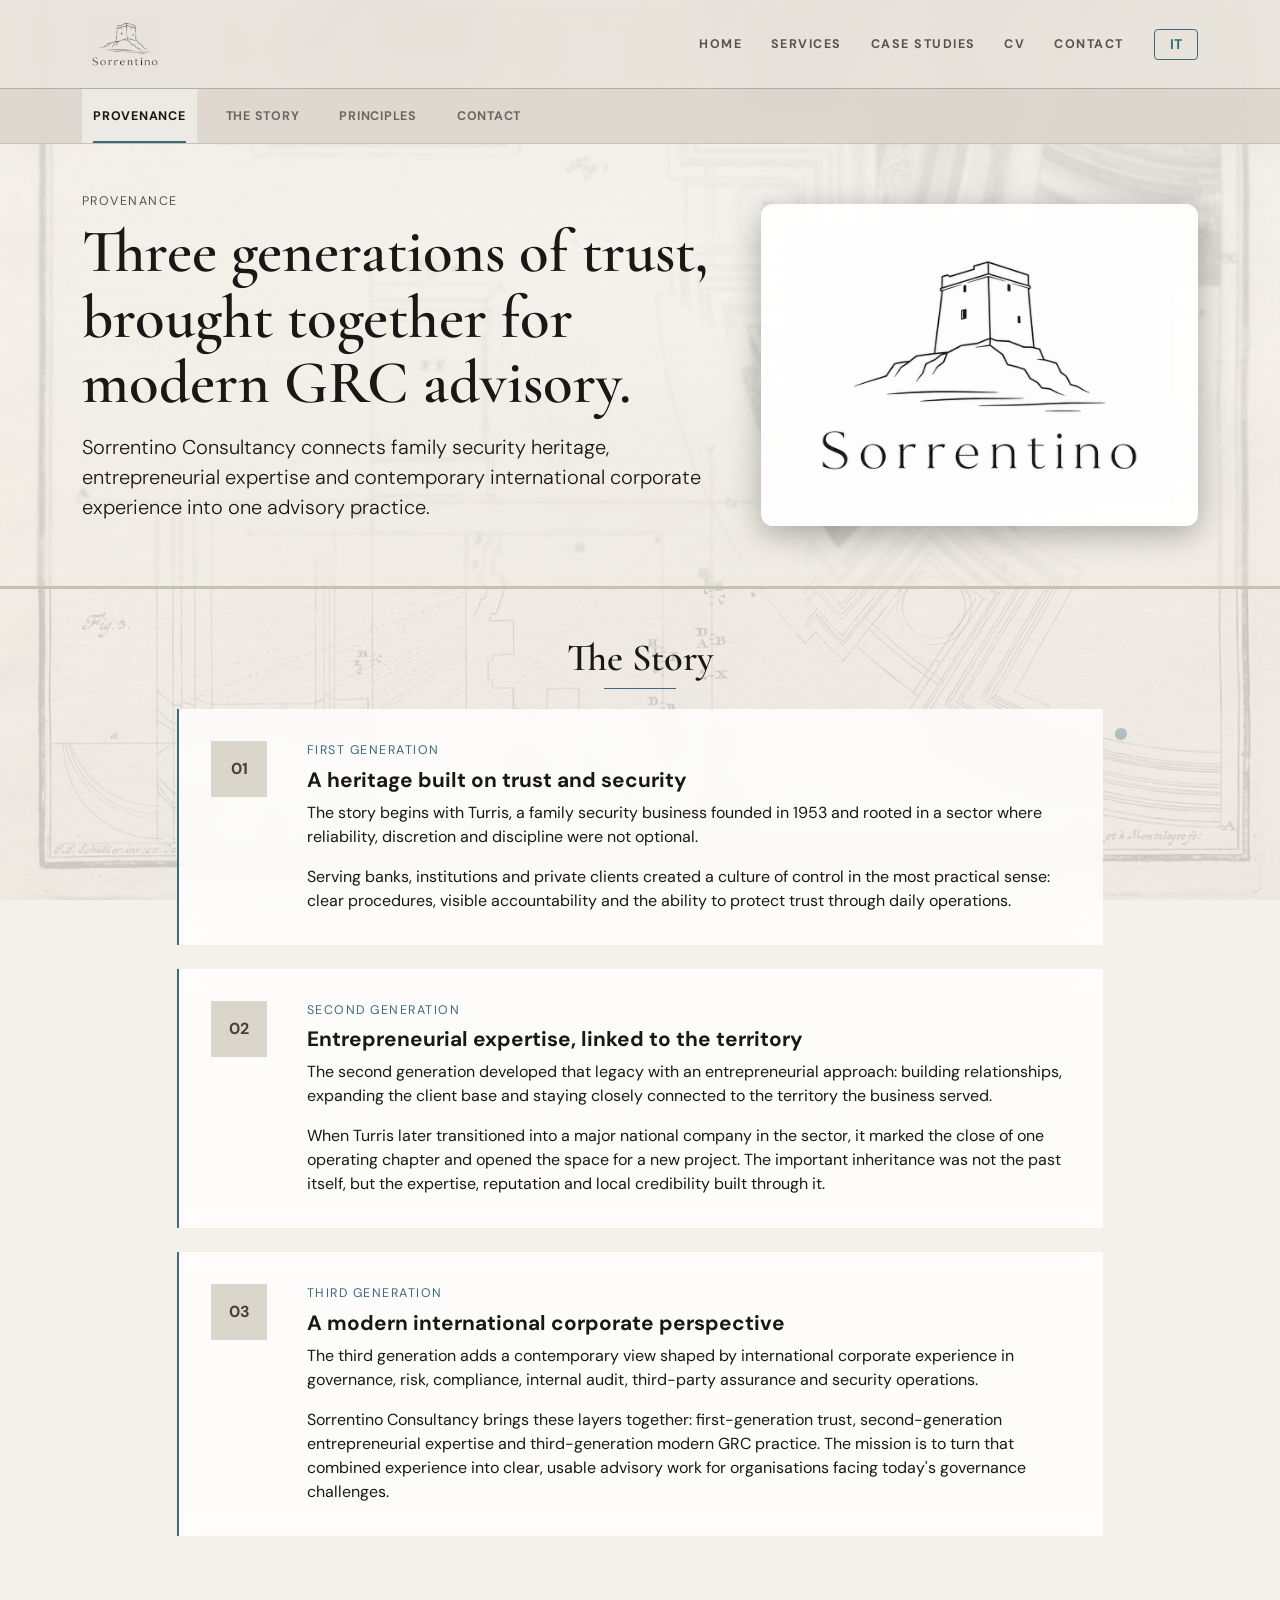
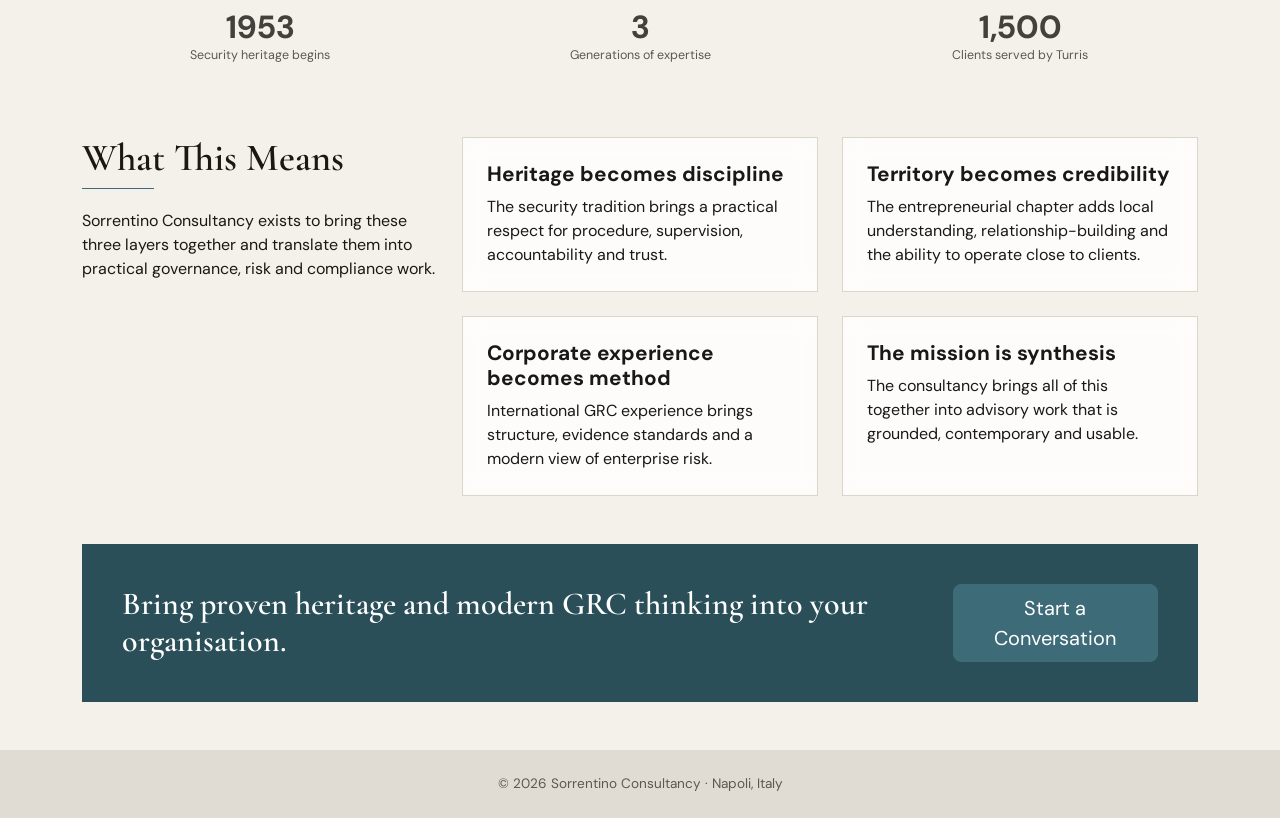
==== commit 359d3472: "Unify heading hierarchy on Cormorant Garamond display - .section-title (cv, about, cases, contact se" ====
--- a/about.html
+++ b/about.html
@@ -105,7 +105,7 @@
                 <div class="row align-items-center g-5">
                     <div class="col-lg-7 text-white">
                         <p class="overline-text mb-2" data-i18n="heroOverline">Provenance</p>
-                        <h1 class="display-4 fw-bold" data-i18n="heroTitle">Three generations of trust, brought together for modern GRC advisory.</h1>
+                        <h1 class="hero-title" data-i18n="heroTitle">Three generations of trust, brought together for modern GRC advisory.</h1>
                         <p class="lead mt-3" data-i18n="heroLead">Sorrentino Consultancy connects family security heritage, entrepreneurial expertise and contemporary international corporate experience into one advisory practice.</p>
                     </div>
                     <div class="col-lg-5">
@@ -232,7 +232,7 @@
              ══════════════════════════════════════════════ -->
         <section class="container my-5">
             <div class="cta-band d-md-flex justify-content-between align-items-center">
-                <h2 class="h3 fw-bold mb-3 mb-md-0" data-i18n="ctaTitle">Bring proven heritage and modern GRC thinking into your organisation.</h2>
+                <h2 class="h3 mb-3 mb-md-0" data-i18n="ctaTitle">Bring proven heritage and modern GRC thinking into your organisation.</h2>
                 <a href="contact.html" class="btn btn-primary btn-lg" data-i18n="ctaButton">Start a Conversation</a>
             </div>
         </section>
--- a/styles.css
+++ b/styles.css
@@ -72,6 +72,23 @@
     --stone-deep:    #5c5750;
     --stone-ink:     #1a1814;
     --stone-accent:  #3d6b78;
+
+    /* Semantic tokens — always use these in components, never raw hexes */
+    --stone-accent-deep: #2a4f59;   /* hover/active state of the accent */
+    --ink-soft:          #44403c;   /* secondary headings, badges on light surfaces */
+    --text-muted:        #57534e;   /* muted body text — WCAG AA (≥4.5:1) on all stone surfaces */
+    --paper:             #ffffff;   /* card / panel surfaces */
+
+    /* Type scale — every font-size comes from this scale (display
+       headings use fluid clamp() sizes defined on their own classes) */
+    --fs-2xs:  0.72rem;   /* micro labels, uppercase tags */
+    --fs-xs:   0.78rem;   /* kickers, overlines, badges */
+    --fs-sm:   0.85rem;   /* secondary text, captions */
+    --fs-base: 0.95rem;   /* card body text */
+    --fs-md:   1.05rem;   /* leads, emphasised body */
+    --fs-lg:   1.3rem;    /* card titles, sub-headings */
+    --fs-xl:   1.6rem;    /* small display, stat numbers */
+    --fs-2xl:  2rem;      /* stats, compact section titles */
 }
 
 /* ══════════════════════════════════════════════════════════
@@ -205,8 +222,8 @@
 }
 
 .navbar .nav-link {
-    color: #111827;
-    font-size: 0.78rem;
+    color: var(--stone-ink);
+    font-size: var(--fs-xs);
     font-weight: 700;
     letter-spacing: 0.12em;
     text-transform: uppercase;
@@ -216,7 +233,7 @@
 .navbar .nav-link:hover,
 .navbar .nav-link:focus,
 .navbar .nav-link.active {
-    color: #111827;
+    color: var(--stone-ink);
     background: var(--stone-mid);
 }
 
@@ -225,7 +242,7 @@
     height: 56px;
     object-fit: contain;
     border-radius: 0;
-    background: #fff;
+    background: var(--paper);
     padding: 2px 4px;
 }
 
@@ -260,8 +277,8 @@
     align-items: center;
     min-height: 4rem;
     padding: 0 0.7rem;
-    color: #44403c;
-    font-size: 0.76rem;
+    color: var(--ink-soft);
+    font-size: var(--fs-xs);
     font-weight: 700;
     letter-spacing: 0.06em;
     text-transform: uppercase;
@@ -272,7 +289,7 @@
 .section-nav-link:hover,
 .section-nav-link:focus,
 .section-nav-link.active {
-    color: #111827;
+    color: var(--stone-ink);
     background: rgba(255, 255, 255, 0.46);
 }
 
@@ -327,7 +344,7 @@
 #hero .btn-outline-light:focus {
     background: var(--stone-shadow);
     border-color: var(--stone-shadow);
-    color: #fff;
+    color: var(--paper);
 }
 
 /* ══════════════════════════════════════════════════════════
@@ -350,7 +367,7 @@
 }
 
 .cover-est {
-    font-size: 0.8rem;
+    font-size: var(--fs-xs);
     letter-spacing: 0.12em;
     text-transform: uppercase;
     opacity: 0.55;
@@ -384,7 +401,7 @@
 .cover-bottom .lead {
     max-width: 46rem;
     color: var(--stone-deep);
-    font-size: 1.05rem;
+    font-size: var(--fs-md);
     line-height: 1.7;
 }
 
@@ -403,7 +420,7 @@
     background-color: var(--stone-mid);
     color: var(--stone-deep);
     margin-top: 3rem;
-    font-size: 0.875rem;
+    font-size: var(--fs-sm);
 }
 
 /* ══════════════════════════════════════════════════════════
@@ -424,10 +441,21 @@
    §10 TYPOGRAPHY — section titles, kickers, editorial headings
    ══════════════════════════════════════════════════════════ */
 .section-title {
-    font-size: 1.85rem;
-    font-weight: 700;
+    font-family: 'Cormorant Garamond', Georgia, serif;
+    font-size: clamp(1.9rem, 3vw, 2.5rem);
+    font-weight: 600;
+    line-height: 1.12;
     color: var(--stone-ink);
     margin-bottom: 0.25rem;
+}
+
+/* Hero headline on the glass-tinted page heroes (about, contact) —
+   same serif voice as .masthead-title, scaled for a sentence-length h1 */
+.hero-title {
+    font-family: 'Cormorant Garamond', Georgia, serif;
+    font-size: clamp(2.4rem, 5vw, 3.8rem);
+    font-weight: 600;
+    line-height: 1.08;
 }
 
 .editorial-heading {
@@ -441,7 +469,7 @@
 .section-kicker {
     margin-bottom: 0.75rem;
     color: var(--stone-accent);
-    font-size: 0.78rem;
+    font-size: var(--fs-xs);
     font-weight: 700;
     letter-spacing: 0.12em;
     text-transform: uppercase;
@@ -456,10 +484,15 @@
 }
 
 .overline-text {
-    font-size: 0.8rem;
+    font-size: var(--fs-xs);
     letter-spacing: 0.12em;
     text-transform: uppercase;
-    opacity: 0.75;
+    color: var(--text-muted);
+}
+
+/* Comfortable measure for lead paragraphs (replaces inline max-width) */
+.measure-wide {
+    max-width: 47.5rem;
 }
 
 /* ══════════════════════════════════════════════════════════
@@ -471,28 +504,28 @@
 }
 
 .stat-number {
-    font-size: 2rem;
-    font-weight: 700;
-    color: #44403c;
+    font-size: var(--fs-2xl);
+    font-weight: 700;
+    color: var(--ink-soft);
     margin-bottom: 0;
 }
 
 .stat-label {
-    font-size: 0.8rem;
+    font-size: var(--fs-xs);
     color: var(--stone-deep);
     margin: 0;
 }
 
 .stat-number-sm {
-    font-size: 1.6rem;
+    font-size: var(--fs-xl);
     font-weight: 700;
     color: var(--stone-deep);
     margin-bottom: 0;
 }
 
 .stat-label-sm {
-    font-size: 0.75rem;
-    color: #64748b;
+    font-size: var(--fs-xs);
+    color: var(--text-muted);
     margin: 0;
 }
 
@@ -508,9 +541,9 @@
     display: inline-block;
     padding: 0.35rem 0.8rem;
     background-color: var(--stone-mid);
-    color: #44403c;
+    color: var(--ink-soft);
     border-radius: 0;
-    font-size: 0.82rem;
+    font-size: var(--fs-sm);
     font-weight: 600;
 }
 
@@ -544,7 +577,7 @@
 .btn-outline-primary:focus {
     background-color: var(--stone-accent);
     border-color: var(--stone-accent);
-    color: #fff;
+    color: var(--paper);
 }
 
 .btn-outline-light:hover,
@@ -553,7 +586,7 @@
 }
 
 .cta-subtext {
-    font-size: 0.95rem;
+    font-size: var(--fs-base);
 }
 
 .animated-accent {
@@ -675,7 +708,7 @@
     width: min(455px, 82vw);
     height: auto;
     border-radius: 0.75rem;
-    background: #fff;
+    background: var(--paper);
     box-shadow: 0 8px 32px rgba(0, 0, 0, 0.3);
 }
 
@@ -763,7 +796,7 @@
 .visual-caption {
     margin-top: 0.7rem;
     color: var(--stone-deep);
-    font-size: 0.78rem;
+    font-size: var(--fs-xs);
     font-weight: 600;
     letter-spacing: 0.08em;
     text-transform: uppercase;
@@ -788,8 +821,8 @@
     border: 1px solid var(--stone-rule);
     border-left: 2px solid var(--stone-accent);
     border-radius: 0;
-    color: #334155;
-    font-size: 1rem;
+    color: var(--text-muted);
+    font-size: var(--fs-base);
     line-height: 1.8;
     box-shadow: none;
 }
@@ -835,8 +868,8 @@
 
 .expertise-item p {
     margin-bottom: 1rem;
-    color: #44403c;
-    font-size: 0.95rem;
+    color: var(--ink-soft);
+    font-size: var(--fs-base);
     font-weight: 600;
     line-height: 1.6;
 }
@@ -845,8 +878,8 @@
     margin: 0;
     padding: 0;
     list-style: none;
-    color: #44403c;
-    font-size: 0.92rem;
+    color: var(--ink-soft);
+    font-size: var(--fs-base);
     font-weight: 600;
     line-height: 1.65;
 }
@@ -878,7 +911,7 @@
     grid-template-columns: 4.5rem 1fr;
     gap: 1.5rem;
     padding: 2rem;
-    background: #fff;
+    background: var(--paper);
     border-left: 2px solid var(--stone-accent);
     border-radius: 0;
     box-shadow: none;
@@ -887,7 +920,7 @@
 .about-chapter h3,
 .principle-card h3 {
     color: var(--stone-ink);
-    font-size: 1.25rem;
+    font-size: var(--fs-lg);
     font-weight: 700;
 }
 
@@ -904,15 +937,15 @@
     height: 3.5rem;
     border-radius: 0;
     background: var(--stone-mid);
-    color: #44403c;
+    color: var(--ink-soft);
     font-weight: 700;
 }
 
 .principle-card {
     height: 100%;
     padding: 1.5rem;
-    background: #fff;
-    border: 1px solid #e2e8f0;
+    background: var(--paper);
+    border: 1px solid var(--stone-mid);
     border-radius: 0;
     box-shadow: none;
 }
@@ -921,8 +954,8 @@
    §18 FILTERS — case-studies.html category filter buttons
    ══════════════════════════════════════════════════════════ */
 .filter-btn {
-    background-color: #e2e8f0;
-    color: #1e293b;
+    background-color: var(--stone-mid);
+    color: var(--stone-ink);
     border: none;
     border-radius: 0;
     padding: 0.35rem 1rem;
@@ -932,7 +965,7 @@
 
 .filter-btn.active {
     background-color: var(--stone-deep);
-    color: #fff;
+    color: var(--paper);
 }
 
 /* ══════════════════════════════════════════════════════════
@@ -948,7 +981,7 @@
     align-items: center;
     gap: 0.75rem;
     padding: 0.75rem 0;
-    border-bottom: 1px solid #e2e8f0;
+    border-bottom: 1px solid var(--stone-mid);
 }
 
 .contact-links a {
@@ -961,7 +994,7 @@
 }
 
 .contact-icon {
-    font-size: 1.3rem;
+    font-size: var(--fs-lg);
     width: 1.8rem;
     text-align: center;
 }
@@ -972,7 +1005,7 @@
 input,
 textarea {
     border-radius: 0.5rem !important;
-    border-color: #cbd5e1 !important;
+    border-color: var(--stone-rule) !important;
 }
 
 input:focus,
@@ -989,7 +1022,7 @@
     border-top: 2px solid var(--stone-accent);
     border-radius: 0;
     padding: 1.5rem;
-    background: #fff;
+    background: var(--paper);
     height: 100%;
     transition: transform 0.2s ease, box-shadow 0.2s ease;
 }
@@ -1000,12 +1033,12 @@
 }
 
 .cluster-icon {
-    font-size: 2rem;
+    font-size: var(--fs-2xl);
     margin-bottom: 0.75rem;
 }
 
 .cluster-title {
-    font-size: 1.1rem;
+    font-size: var(--fs-md);
     font-weight: 700;
     color: var(--stone-ink);
     margin-bottom: 0.5rem;
@@ -1030,10 +1063,10 @@
 .engagement-badge {
     display: inline-block;
     background: var(--stone-accent);
-    color: #fff;
+    color: var(--paper);
     border-radius: 0;
     padding: 0.3rem 1rem;
-    font-size: 0.8rem;
+    font-size: var(--fs-xs);
     font-weight: 700;
     margin-bottom: 1rem;
 }
@@ -1060,12 +1093,12 @@
 
 .case-card-header {
     background: var(--stone-deep);
-    color: #fff;
+    color: var(--paper);
     padding: 1.25rem 1.5rem;
 }
 
 .case-cluster-badge {
-    font-size: 0.72rem;
+    font-size: var(--fs-2xs);
     font-weight: 700;
     letter-spacing: 0.08em;
     text-transform: uppercase;
@@ -1086,9 +1119,9 @@
     position: absolute;
     top: 1rem;
     right: 1rem;
-    background: #f59e0b;
-    color: #fff;
-    font-size: 0.72rem;
+    background: var(--stone-accent-deep);
+    color: var(--paper);
+    font-size: var(--fs-2xs);
     font-weight: 700;
     padding: 0.25rem 0.75rem;
     border-radius: 999px;
@@ -1105,31 +1138,31 @@
     justify-content: space-between;
     align-items: flex-start;
     padding: 0.85rem 0;
-    border-bottom: 1px solid #e2e8f0;
+    border-bottom: 1px solid var(--stone-mid);
     gap: 1rem;
 }
 
 .cv-role {
     font-weight: 700;
-    font-size: 0.95rem;
+    font-size: var(--fs-base);
     color: var(--stone-ink);
 }
 
 .cv-company {
-    font-size: 0.85rem;
-    color: #64748b;
+    font-size: var(--fs-sm);
+    color: var(--text-muted);
 }
 
 .cv-oneliner {
-    font-size: 0.82rem;
-    color: #475569;
+    font-size: var(--fs-sm);
+    color: var(--text-muted);
     margin-top: 0.2rem;
 }
 
 .cv-date-badge {
-    font-size: 0.75rem;
+    font-size: var(--fs-xs);
     background: var(--stone-mid);
-    color: #44403c;
+    color: var(--ink-soft);
     border-radius: 0;
     padding: 0.2rem 0.75rem;
     white-space: nowrap;
@@ -1138,9 +1171,9 @@
 
 .edu-year {
     display: inline-block;
-    font-size: 0.75rem;
-    font-weight: 700;
-    color: #44403c;
+    font-size: var(--fs-xs);
+    font-weight: 700;
+    color: var(--ink-soft);
     background: var(--stone-mid);
     border-radius: 0;
     padding: 0.25rem 0.75rem;
@@ -1151,7 +1184,7 @@
 
 /* ── Cert accordion ── */
 .cert-card {
-    border: 1px solid #e2e8f0;
+    border: 1px solid var(--stone-mid);
     border-radius: 0;
     overflow: hidden;
     margin-bottom: 0.75rem;
@@ -1163,22 +1196,22 @@
     align-items: center;
     padding: 1rem 1.25rem;
     cursor: pointer;
-    background: #fff;
+    background: var(--paper);
     border: none;
     width: 100%;
     text-align: left;
 }
 
 .cert-header:hover {
-    background: #f8fafc;
+    background: var(--stone-base);
 }
 
 .cert-body {
     padding: 1rem 1.25rem;
-    background: #f8fafc;
-    border-top: 1px solid #e2e8f0;
-    font-size: 0.85rem;
-    color: #475569;
+    background: var(--stone-base);
+    border-top: 1px solid var(--stone-mid);
+    font-size: var(--fs-sm);
+    color: var(--text-muted);
     display: none;
 }
 
@@ -1188,7 +1221,7 @@
 
 .cert-chevron {
     transition: transform 0.2s ease;
-    font-size: 0.8rem;
+    font-size: var(--fs-xs);
     color: var(--stone-deep);
 }
 
@@ -1200,10 +1233,17 @@
    §25 CTA BAND — call-to-action strip (used on every page)
    ══════════════════════════════════════════════════════════ */
 .cta-band {
-    background: #2a4f59;
-    color: #fff;
+    background: var(--stone-accent-deep);
+    color: var(--paper);
     border-radius: 0;
     padding: 2.5rem;
+}
+
+.cta-band h2 {
+    font-family: 'Cormorant Garamond', Georgia, serif;
+    font-size: var(--fs-2xl);
+    font-weight: 600;
+    line-height: 1.15;
 }
 
 /* ══════════════════════════════════════════════════════════
@@ -1220,7 +1260,7 @@
    ══════════════════════════════════════════════════════════ */
 .areas-index {
     background: rgba(255, 255, 255, 0.68);
-    color: #1f2937;
+    color: var(--stone-ink);
     padding: 4rem 0 4.5rem;
     backdrop-filter: blur(8px);
 }
@@ -1266,13 +1306,13 @@
     font-size: clamp(1.35rem, 2.1vw, 1.85rem);
     font-weight: 700;
     line-height: 1.18;
-    color: #111827;
+    color: var(--stone-ink);
 }
 
 .area-content p {
     max-width: 46rem;
-    color: #475569;
-    font-size: 0.98rem;
+    color: var(--text-muted);
+    font-size: var(--fs-base);
     line-height: 1.7;
 }
 
@@ -1280,8 +1320,8 @@
     margin: 1rem 0 1.2rem;
     padding-left: 1.1rem;
     list-style: disc;
-    color: #334155;
-    font-size: 0.95rem;
+    color: var(--text-muted);
+    font-size: var(--fs-base);
     font-weight: 500;
     line-height: 1.65;
 }
@@ -1291,7 +1331,7 @@
     appearance: none;
     background: transparent;
     color: var(--stone-accent);
-    font-size: 0.78rem;
+    font-size: var(--fs-xs);
     font-weight: 700;
     letter-spacing: 0.12em;
     text-transform: uppercase;
@@ -1306,8 +1346,8 @@
 
 .area-link:hover,
 .area-link:focus {
-    color: #111827;
-    border-bottom-color: #111827;
+    color: var(--stone-ink);
+    border-bottom-color: var(--stone-ink);
 }
 
 .area-overview {
@@ -1315,13 +1355,13 @@
     margin-top: 1.25rem;
     padding: 1.25rem 0 0;
     border-top: 1px solid var(--stone-rule);
-    color: #44403c;
+    color: var(--ink-soft);
 }
 
 .area-overview p {
     max-width: none;
     margin-bottom: 0.9rem;
-    color: #44403c;
+    color: var(--ink-soft);
 }
 
 .area-overview p:last-child {
@@ -1343,7 +1383,7 @@
     border-bottom: 3px solid var(--stone-rule);
     padding: 4rem 0 3.5rem;
     text-align: center;
-    color: #111827;
+    color: var(--stone-ink);
     backdrop-filter: blur(8px);
 }
 
@@ -1373,7 +1413,7 @@
     justify-content: space-between;
     margin-bottom: 0.5rem;
     opacity: 0.65;
-    color: #111827;
+    color: var(--stone-ink);
 }
 
 .masthead-title {
@@ -1381,7 +1421,7 @@
     font-size: clamp(2.75rem, 7vw, 5.5rem);
     line-height: 0.93;
     letter-spacing: -0.01em;
-    color: #111827;
+    color: var(--stone-ink);
     margin: 0;
 }
 
@@ -1389,13 +1429,13 @@
     max-width: 40rem;
     margin: 1rem auto 0;
     color: rgba(17, 24, 39, 0.9);
-    font-size: 1rem;
+    font-size: var(--fs-base);
     line-height: 1.65;
 }
 
 .homepage-masthead .masthead-meta {
     opacity: 0.8;
-    color: #111827;
+    color: var(--stone-ink);
 }
 
 .homepage-masthead .cover-rule {
@@ -1423,8 +1463,8 @@
 }
 
 .homepage-lead {
-    color: #334155;
-    font-size: 1.02rem;
+    color: var(--text-muted);
+    font-size: var(--fs-md);
     line-height: 1.78;
     margin-bottom: 0.85rem;
 }
@@ -1446,7 +1486,7 @@
 
 .principle-number {
     font-family: 'Cormorant Garamond', Georgia, serif;
-    font-size: 2rem;
+    font-size: var(--fs-2xl);
     font-weight: 700;
     color: var(--stone-accent);
     margin-bottom: 0.75rem;
@@ -1461,12 +1501,12 @@
 .approach-intro {
     max-width: 46rem;
     color: var(--stone-deep);
-    font-size: 1rem;
+    font-size: var(--fs-base);
     line-height: 1.7;
 }
 
 .principle-tag {
-    font-size: 0.72rem;
+    font-size: var(--fs-2xs);
     font-weight: 700;
     letter-spacing: 0.1em;
     text-transform: uppercase;
@@ -1476,7 +1516,7 @@
 
 .principle-aside {
     margin-top: 0.75rem;
-    font-size: 0.85rem;
+    font-size: var(--fs-sm);
     font-style: italic;
     color: var(--stone-shadow);
     line-height: 1.55;
@@ -1494,7 +1534,7 @@
 }
 
 .method-label {
-    font-size: 0.72rem;
+    font-size: var(--fs-2xs);
     font-weight: 700;
     letter-spacing: 0.12em;
     text-transform: uppercase;
@@ -1518,7 +1558,7 @@
 .method-step-name {
     display: block;
     font-family: 'Cormorant Garamond', Georgia, serif;
-    font-size: 1.3rem;
+    font-size: var(--fs-lg);
     font-weight: 600;
     color: var(--stone-ink);
     margin-bottom: 0.3rem;
@@ -1526,13 +1566,13 @@
 
 .method-step-desc {
     display: block;
-    font-size: 0.85rem;
+    font-size: var(--fs-sm);
     color: var(--stone-deep);
     line-height: 1.6;
 }
 
 .method-arrow {
-    font-size: 1.25rem;
+    font-size: var(--fs-lg);
     color: var(--stone-shadow);
     padding-top: 0.15rem;
     flex-shrink: 0;
@@ -1547,7 +1587,7 @@
 }
 
 .method-differentiators span {
-    font-size: 0.8rem;
+    font-size: var(--fs-xs);
     color: var(--stone-deep);
     font-weight: 500;
 }
@@ -1578,7 +1618,7 @@
 
 .service-hero-lead {
     color: var(--stone-deep);
-    font-size: 1.05rem;
+    font-size: var(--fs-md);
     line-height: 1.75;
     max-width: 44rem;
 }
@@ -1599,23 +1639,23 @@
 
 .audience-card {
     padding: 1.5rem;
-    background: #fff;
+    background: var(--paper);
     border: 1px solid var(--stone-rule);
     border-top: 2px solid var(--stone-accent);
     height: 100%;
 }
 
 .audience-card h3 {
-    font-size: 1rem;
+    font-size: var(--fs-base);
     font-weight: 700;
     color: var(--stone-ink);
     margin-bottom: 0.75rem;
 }
 
 .audience-card p {
-    font-size: 0.92rem;
+    font-size: var(--fs-base);
     line-height: 1.7;
-    color: #475569;
+    color: var(--text-muted);
     margin: 0;
 }
 
@@ -1648,9 +1688,9 @@
 }
 
 .outcome-item p {
-    font-size: 0.95rem;
+    font-size: var(--fs-base);
     line-height: 1.65;
-    color: #334155;
+    color: var(--text-muted);
     margin: 0;
 }
 
@@ -1661,7 +1701,7 @@
 
 .service-method-intro {
     color: var(--stone-deep);
-    font-size: 1rem;
+    font-size: var(--fs-base);
     line-height: 1.7;
     max-width: 40rem;
     margin-top: 0.5rem;
@@ -1680,16 +1720,16 @@
 
 .method-name {
     font-family: 'Cormorant Garamond', Georgia, serif;
-    font-size: 1.4rem;
+    font-size: var(--fs-lg);
     font-weight: 600;
     color: var(--stone-ink);
     margin-bottom: 0.75rem;
 }
 
 .method-block p {
-    font-size: 0.92rem;
+    font-size: var(--fs-base);
     line-height: 1.7;
-    color: #475569;
+    color: var(--text-muted);
     margin: 0;
 }
 
@@ -1700,12 +1740,12 @@
 
 .proof-block {
     padding: 2rem;
-    background: #fff;
+    background: var(--paper);
     border-left: 2px solid var(--stone-accent);
 }
 
 .proof-context {
-    font-size: 0.75rem;
+    font-size: var(--fs-xs);
     font-weight: 700;
     letter-spacing: 0.1em;
     text-transform: uppercase;
@@ -1714,9 +1754,9 @@
 }
 
 .proof-block p {
-    font-size: 0.97rem;
+    font-size: var(--fs-base);
     line-height: 1.75;
-    color: #334155;
+    color: var(--text-muted);
     margin-bottom: 0.85rem;
 }
 
@@ -1727,8 +1767,8 @@
 }
 .service-observation-list li {
     padding: 0.55rem 0;
-    font-size: 0.9rem;
-    color: #475569;
+    font-size: var(--fs-base);
+    color: var(--text-muted);
     border-bottom: 1px solid var(--stone-rule);
     line-height: 1.55;
 }
@@ -1998,33 +2038,6 @@
     backdrop-filter: blur(8px);
 }
 
-/* ── COVER: foreground 3D model viewer ───────────────────────── */
-.cover-foreground-model {
-    position: absolute;
-    right: 3vw;
-    bottom: 3vw;
-    width: min(44vw, 480px);
-    max-width: 520px;
-    z-index: 2;
-    pointer-events: auto;
-    border-radius: 6px;
-    background: transparent;
-    box-shadow: 0 18px 30px rgba(26,24,20,0.22);
-    overflow: hidden;
-}
-model-viewer.cover-foreground-model { display:block; width:100%; height:auto; }
-
-@media (max-width: 520px) {
-    .cover-foreground-model { position: relative; right: auto; bottom: auto; width: 100%; max-width: none; margin: 1rem 0; }
-    model-viewer.cover-foreground-model { display:block; width:100%; height: 360px; }
-}
-
-@media (prefers-reduced-motion: reduce) {
-    model-viewer.cover-foreground-model { display: none; }
-}
-
-/* End: cover model styles */
-
 /* ══════════════════════════════════════════════════════════
    §33 RESPONSIVE: outcomes/method grids → single column (≤768px)
    ══════════════════════════════════════════════════════════ */
@@ -2115,12 +2128,12 @@
     }
 
     .about-hero .lead {
-        font-size: 1.05rem;
+        font-size: var(--fs-md);
     }
 
     .heritage-story {
         padding: 1rem;
-        font-size: 0.9rem;
+        font-size: var(--fs-base);
     }
 
     .expertise-band {
@@ -2148,7 +2161,7 @@
     }
 
     .stat-number {
-        font-size: 1.5rem;
+        font-size: var(--fs-xl);
     }
 
     .cv-experience-item {
@@ -2214,10 +2227,13 @@
    Moved here from the former cover.html inline <style> block
    so index.html shares the single site stylesheet.
    ══════════════════════════════════════════════════════════ */
+/* Background treatment copied from the other pages (§3/§4): muted image
+   via body::before (opacity + saturate/contrast filter) plus the soft
+   gradient overlay via body::after. */
 body.page-cover {
     --page-bg: var(--bg-cover);
-    --page-bg-opacity: 1;
-    --page-overlay-opacity: 0;
+    --page-bg-opacity: 0.42;
+    --page-overlay-opacity: 0.75;
 }
 
 /* ── Screen 1: cover ── */
@@ -2236,24 +2252,24 @@
     background-color: transparent;
 }
 
-/* 3D model viewer — fills the cover screen behind the text layer */
+/* 3D model viewer — vertically centred on the right half of the cover,
+   facing the title block on the left. */
 .page-cover .cover-foreground-model {
     position: absolute;
-    inset: 0;
-    width: 100%;
-    height: 100%;
+    top: 50%;
+    right: 4vw;
+    transform: translateY(-50%);
+    width: min(48vw, 46rem);
+    height: min(74vh, 42rem);
     z-index: 0;
     --poster-color: transparent;
     background: transparent;
 }
 
-.page-cover .model-fallback {
-    position: absolute;
-    right: 1rem;
-    bottom: 1rem;
-    font-size: 0.72rem;
-    color: var(--stone-deep);
-}
+@media (prefers-reduced-motion: reduce) {
+    .page-cover .cover-foreground-model { display: none; }
+}
+
 
 /* Text layer sits above the model; pointer-events pass through to the
    model except on interactive elements (links, buttons). */
@@ -2263,7 +2279,8 @@
     flex: 1;
     display: flex;
     flex-direction: column;
-    padding: 3rem 5vw 2.5rem;
+    box-sizing: border-box;
+    padding: 2.75rem 6.5vw 2.75rem;
     width: 100%;
     min-height: 100vh;
     pointer-events: none;
@@ -2281,11 +2298,12 @@
 }
 
 .page-cover .cover-logo img {
-    height: 56px;
+    height: 64px;
     width: auto;
     display: block;
-    background: #fff;
-    padding: 2px 4px;
+    background: transparent;
+    padding: 0;
+    mix-blend-mode: multiply;
 }
 
 .page-cover .cover-logo-placeholder {
@@ -2296,7 +2314,7 @@
     display: flex;
     align-items: center;
     justify-content: center;
-    font-size: 0.6rem;
+    font-size: var(--fs-2xs);
     font-weight: 700;
     letter-spacing: 0.1em;
     text-transform: uppercase;
@@ -2304,7 +2322,7 @@
 }
 
 .page-cover .cover-location {
-    font-size: 0.72rem;
+    font-size: var(--fs-2xs);
     font-weight: 700;
     letter-spacing: 0.14em;
     text-transform: uppercase;
@@ -2324,7 +2342,7 @@
     background: rgba(244, 241, 235, 0.7);
     color: var(--stone-ink);
     font: inherit;
-    font-size: 0.72rem;
+    font-size: var(--fs-2xs);
     font-weight: 700;
     letter-spacing: 0.12em;
     text-transform: uppercase;
@@ -2333,23 +2351,21 @@
 }
 
 .page-cover .cover-overline {
-    position: absolute;
-    top: 10rem;
-    left: 5vw;
-    width: min(30rem, 50vw);
-    font-size: 0.75rem;
+    font-size: var(--fs-xs);
     font-weight: 700;
     letter-spacing: 0.18em;
     text-transform: uppercase;
     color: var(--stone-accent);
-    margin-bottom: 1.5rem;
-}
-
+    margin: 0 0 1rem;
+}
+
+/* Title block — vertically centred on the left half */
 .page-cover .cover-main {
     position: absolute;
     left: 6.5vw;
-    bottom: 9.25rem;
-    width: min(100%, 30rem);
+    top: 50%;
+    transform: translateY(-50%);
+    width: min(100%, 32rem);
     margin: 0;
     padding: 0;
     background: transparent;
@@ -2357,38 +2373,41 @@
 }
 
 .page-cover .cover-full-rule {
-    width: 100%;
-    height: 1px;
-    background: var(--stone-ink);
-    opacity: 0.18;
-    margin: 1.5rem 0;
+    width: 4.5rem;
+    height: 2px;
+    background: var(--stone-accent);
+    opacity: 1;
+    margin: 1.5rem 0 1.75rem;
 }
 
 .page-cover .cover-title {
     font-family: 'Cormorant Garamond', Georgia, serif;
-    font-size: clamp(2.2rem, 4.5vw, 4.5rem);
-    line-height: 0.97;
+    font-size: clamp(3rem, 6vw, 5.75rem);
+    font-weight: 600;
+    line-height: 0.95;
     letter-spacing: -0.015em;
     color: var(--stone-ink);
-    text-shadow: 0 1px 12px rgba(244, 241, 235, 0.68);
+    text-shadow: 0 1px 14px rgba(244, 241, 235, 0.75);
     margin: 0;
 }
 
 .page-cover .cover-descriptor {
-    margin-top: 1.75rem;
-    font-size: clamp(0.95rem, 1.4vw, 1.1rem);
-    line-height: 1.7;
+    margin-top: 2rem;
+    font-size: clamp(0.95rem, 1.3vw, 1.08rem);
+    line-height: 1.75;
     color: var(--stone-deep);
-    max-width: 32rem;
+    max-width: 33rem;
     text-shadow: 0 1px 10px rgba(244, 241, 235, 0.7);
 }
 
-/* Bottom strip: CTA left, scroll hint right */
+/* Bottom strip: CTA left, scroll hint right.
+   Overrides the global `footer` rule (beige bg + margin). */
 .page-cover .cover-footer-strip {
     display: flex;
     justify-content: space-between;
     align-items: flex-end;
-    margin-top: auto;
+    background-color: transparent;
+    margin: auto 0 0;
     width: min(34vw, 34rem);
 }
 
@@ -2396,25 +2415,25 @@
     display: inline-flex;
     align-items: center;
     gap: 0.6rem;
-    font-size: 0.78rem;
+    font-size: var(--fs-xs);
     font-weight: 700;
     letter-spacing: 0.12em;
     text-transform: uppercase;
-    color: var(--stone-ink);
+    color: var(--paper);
+    background: var(--stone-accent);
     text-decoration: none;
-    border-bottom: 1px solid var(--stone-ink);
-    padding-bottom: 0.2rem;
-    transition: color 0.2s, border-color 0.2s;
+    padding: 0.85rem 1.9rem;
+    transition: background 0.2s;
 }
 
 .page-cover .cover-enter:hover,
 .page-cover .cover-enter:focus {
-    color: var(--stone-accent);
-    border-color: var(--stone-accent);
+    color: var(--paper);
+    background: var(--stone-accent-deep);
 }
 
 .page-cover .cover-enter .arrow {
-    font-size: 1rem;
+    font-size: var(--fs-base);
     line-height: 1;
     transition: transform 0.2s;
 }
@@ -2436,7 +2455,7 @@
 }
 
 .page-cover .scroll-hint span {
-    font-size: 0.65rem;
+    font-size: var(--fs-2xs);
     font-weight: 700;
     letter-spacing: 0.12em;
     text-transform: uppercase;
@@ -2458,9 +2477,10 @@
     50% { transform: scaleY(0.5); opacity: 0.15; }
 }
 
-/* ── Screen 1.5: word reveal ── */
+/* ── Screen 1.5: word reveal — transparent so the fixed pencil-sketch
+   background shows through while scrolling ── */
 .page-cover .reveal-screen {
-    background: var(--stone-base);
+    background: transparent;
     display: flex;
     align-items: center;
     justify-content: center;
@@ -2485,24 +2505,33 @@
     align-items: flex-end;
     gap: 0 0.28em;
     margin-bottom: 0;
-}
-
+    /* cryptex: 3D stage for the rotating word-dials */
+    perspective: 750px;
+}
+
+/* Each word is a dial of the cryptex: it spins on a horizontal axis
+   set slightly behind the glyphs (cylinder feel) and clicks into
+   place. The rotation is driven by scroll (see index.html script). */
 .page-cover .reveal-word {
     display: inline-block;
     margin-right: 0.28em;
     opacity: 0;
-    transform: translateY(14px);
-    transition: opacity 1.05s ease, transform 1.05s ease;
-}
-
-.page-cover .reveal-word.visible {
-    opacity: 1;
-    transform: translateY(0);
+    transform: rotateX(-100deg);
+    transform-origin: 50% 50% -0.55em;
+    backface-visibility: hidden;
+    will-change: transform, opacity;
 }
 
 .page-cover .reveal-word.accent {
     font-style: italic;
     color: var(--stone-accent);
+}
+
+@media (prefers-reduced-motion: reduce) {
+    .page-cover .reveal-word {
+        opacity: 1;
+        transform: none;
+    }
 }
 
 .page-cover .reveal-body {
@@ -2523,9 +2552,9 @@
     transform: translateY(0);
 }
 
-/* ── Screen 2: mission ── */
+/* ── Screen 2: mission — transparent like the reveal screen ── */
 .page-cover .mission-screen {
-    background: var(--stone-base);
+    background: transparent;
     border-top: 1px solid var(--stone-rule);
     padding: 5.5rem 5vw 9rem;
 }
@@ -2537,7 +2566,7 @@
 }
 
 .page-cover .mission-kicker {
-    font-size: 0.72rem;
+    font-size: var(--fs-2xs);
     font-weight: 700;
     letter-spacing: 0.18em;
     text-transform: uppercase;
@@ -2571,7 +2600,7 @@
 }
 
 .page-cover .pillar-index {
-    font-size: 0.72rem;
+    font-size: var(--fs-2xs);
     font-weight: 700;
     letter-spacing: 0.14em;
     color: var(--stone-accent);
@@ -2581,7 +2610,7 @@
 .page-cover .pillar h3 {
     font-family: 'Cormorant Garamond', Georgia, serif;
     font-style: italic;
-    font-size: 1.2rem;
+    font-size: var(--fs-lg);
     font-weight: 600;
     color: var(--stone-ink);
     margin-bottom: 0.75rem;
@@ -2589,7 +2618,7 @@
 }
 
 .page-cover .pillar p {
-    font-size: 0.92rem;
+    font-size: var(--fs-base);
     line-height: 1.7;
     color: var(--stone-deep);
     margin: 0;
@@ -2605,7 +2634,7 @@
 }
 
 .page-cover .cover-copyright {
-    font-size: 0.72rem;
+    font-size: var(--fs-2xs);
     color: var(--stone-deep);
     letter-spacing: 0.04em;
 }
@@ -2615,8 +2644,8 @@
     align-items: center;
     gap: 0.6rem;
     background: var(--stone-accent);
-    color: #fff;
-    font-size: 0.78rem;
+    color: var(--paper);
+    font-size: var(--fs-xs);
     font-weight: 700;
     letter-spacing: 0.1em;
     text-transform: uppercase;
@@ -2627,8 +2656,8 @@
 
 .page-cover .btn-enter-site:hover,
 .page-cover .btn-enter-site:focus {
-    background: #2a4f59;
-    color: #fff;
+    background: var(--stone-accent-deep);
+    color: var(--paper);
 }
 
 .page-cover .btn-enter-site .arrow {
@@ -2645,17 +2674,21 @@
         padding: 2rem 1.5rem 2rem;
     }
 
+    /* Small screens: model in the upper half, title block below */
+    .page-cover .cover-foreground-model {
+        top: 4.5rem;
+        right: 50%;
+        transform: translateX(50%);
+        width: 88vw;
+        height: 38vh;
+    }
+
     .page-cover .cover-main {
-        width: min(100%, 14.75rem);
-        left: 3rem;
+        width: min(100%, 21rem);
+        left: 1.5rem;
+        top: auto;
         bottom: 8.5rem;
-    }
-
-    .page-cover .cover-overline {
-        top: 6.5rem;
-        left: 1.5rem;
-        width: min(14.75rem, calc(100vw - 3rem));
-        margin-bottom: 0.55rem;
+        transform: none;
     }
 
     .page-cover .cover-full-rule {
@@ -2669,7 +2702,7 @@
     .page-cover .cover-descriptor {
         max-width: 21rem;
         margin-top: 0.7rem;
-        font-size: 0.74rem;
+        font-size: var(--fs-xs);
         line-height: 1.28;
     }
 
@@ -2704,28 +2737,193 @@
 }
 
 @media (min-width: 521px) and (max-width: 768px) {
-    .page-cover .cover-overline {
-        left: 1.5rem;
-        width: min(18rem, calc(100vw - 3rem));
-    }
-
     .page-cover .cover-main {
-        width: min(100%, 18rem);
+        width: min(100%, 24rem);
         left: 3rem;
-        bottom: 8.5rem;
     }
 }
 
 @media (min-width: 1024px) {
-    .page-cover .cover-overline {
-        top: 9.5rem;
-        left: 5vw;
-        width: 30rem;
-    }
-
     .page-cover .cover-main {
-        width: min(34vw, 34rem);
+        width: min(38vw, 34rem);
         left: 6.5vw;
-        bottom: 9.25rem;
-    }
-}
+    }
+}
+
+/* ══════════════════════════════════════════════════════════
+   §39 MICRO-INTERACTIONS & NAV REFINEMENT (site-wide)
+   Restrained, luxury-paced motion: one shared easing curve,
+   soft card lifts, growing underlines, gentle scroll fades.
+   ══════════════════════════════════════════════════════════ */
+:root {
+    --ease-lux: cubic-bezier(0.22, 1, 0.36, 1);
+}
+
+/* ── Navbar: calm links, accent underline instead of beige block ── */
+.navbar .nav-link {
+    position: relative;
+    color: var(--text-muted);
+    transition: color 0.3s var(--ease-lux);
+}
+
+.navbar .nav-link::after {
+    content: '';
+    position: absolute;
+    left: 0.9rem;
+    right: 0.9rem;
+    bottom: 0.35rem;
+    height: 2px;
+    background: var(--stone-accent);
+    transform: scaleX(0);
+    transform-origin: left center;
+    transition: transform 0.35s var(--ease-lux);
+}
+
+.navbar .nav-link:hover,
+.navbar .nav-link:focus,
+.navbar .nav-link.active {
+    color: var(--stone-ink);
+    background: transparent;
+}
+
+.navbar .nav-link:hover::after,
+.navbar .nav-link.active::after {
+    transform: scaleX(1);
+}
+
+/* Logo blends onto the warm navbar — no white card */
+.brand-logo {
+    background: transparent;
+    padding: 0;
+    mix-blend-mode: multiply;
+}
+
+/* ── Section-nav: quieter, accent state ── */
+.section-nav-link {
+    position: relative;
+    min-height: 3.4rem;
+    color: var(--text-muted);
+    opacity: 0.85;
+    transition: color 0.3s var(--ease-lux), opacity 0.3s var(--ease-lux);
+}
+
+.section-nav-link::after {
+    content: '';
+    position: absolute;
+    left: 0.7rem;
+    right: 0.7rem;
+    bottom: 0;
+    height: 2px;
+    background: var(--stone-accent);
+    transform: scaleX(0);
+    transform-origin: left center;
+    transition: transform 0.35s var(--ease-lux);
+}
+
+.section-nav-link:hover,
+.section-nav-link.active {
+    color: var(--stone-ink);
+    opacity: 1;
+}
+
+.section-nav-link:hover::after,
+.section-nav-link.active::after {
+    transform: scaleX(1);
+}
+
+/* ── Cards: soft lift on hover ── */
+.card,
+.principle-card,
+.expertise-item,
+.case-card {
+    transition: transform 0.45s var(--ease-lux), box-shadow 0.45s var(--ease-lux);
+}
+
+.card:hover,
+.principle-card:hover,
+.expertise-item:hover,
+.case-card:hover {
+    transform: translateY(-5px);
+    box-shadow: 0 18px 40px rgba(26, 24, 20, 0.10);
+}
+
+/* ── Editorial links: smooth color + underline ── */
+.area-link {
+    transition: color 0.3s var(--ease-lux), border-bottom-color 0.3s var(--ease-lux);
+}
+
+/* ── Buttons: gentle lift ── */
+.btn-primary,
+.btn-outline-primary,
+.cover-enter,
+.btn-enter-site {
+    transition: transform 0.35s var(--ease-lux), box-shadow 0.35s var(--ease-lux),
+                background-color 0.3s var(--ease-lux), color 0.3s var(--ease-lux);
+}
+
+.btn-primary:hover,
+.btn-outline-primary:hover,
+.page-cover .cover-enter:hover,
+.btn-enter-site:hover {
+    transform: translateY(-2px);
+    box-shadow: 0 10px 24px rgba(26, 24, 20, 0.14);
+}
+
+/* ── Image frames: slow zoom on hover ── */
+.image-kicker,
+.visual-frame,
+.contact-image-frame,
+.area-media-frame {
+    overflow: hidden;
+}
+
+.image-kicker img,
+.visual-frame img,
+.contact-image-frame img,
+.area-media-frame img {
+    transition: transform 0.8s var(--ease-lux);
+}
+
+.image-kicker:hover img,
+.visual-frame:hover img,
+.contact-image-frame:hover img,
+.area-media-frame:hover img {
+    transform: scale(1.04);
+}
+
+/* ── Scroll-driven entrance fade (CSS-only, progressive) ──
+   Supported browsers gently fade content blocks in as they enter
+   the viewport; others simply show them. Opacity only, so it never
+   fights the hover lift transforms. */
+@supports (animation-timeline: view()) {
+    .expertise-item,
+    .principle-card,
+    .case-card,
+    .area-row,
+    .visual-row {
+        animation: fadeInView linear both;
+        animation-timeline: view();
+        animation-range: entry 0% entry 35%;
+    }
+}
+
+@keyframes fadeInView {
+    from { opacity: 0.001; }
+    to   { opacity: 1; }
+}
+
+@media (prefers-reduced-motion: reduce) {
+    .card, .principle-card, .expertise-item, .case-card,
+    .btn-primary, .btn-outline-primary, .cover-enter, .btn-enter-site,
+    .image-kicker img, .visual-frame img,
+    .contact-image-frame img, .area-media-frame img,
+    .navbar .nav-link::after, .section-nav-link::after {
+        transition: none;
+        animation: none;
+    }
+
+    .expertise-item, .principle-card, .case-card, .area-row, .visual-row {
+        animation: none;
+        opacity: 1;
+    }
+}
